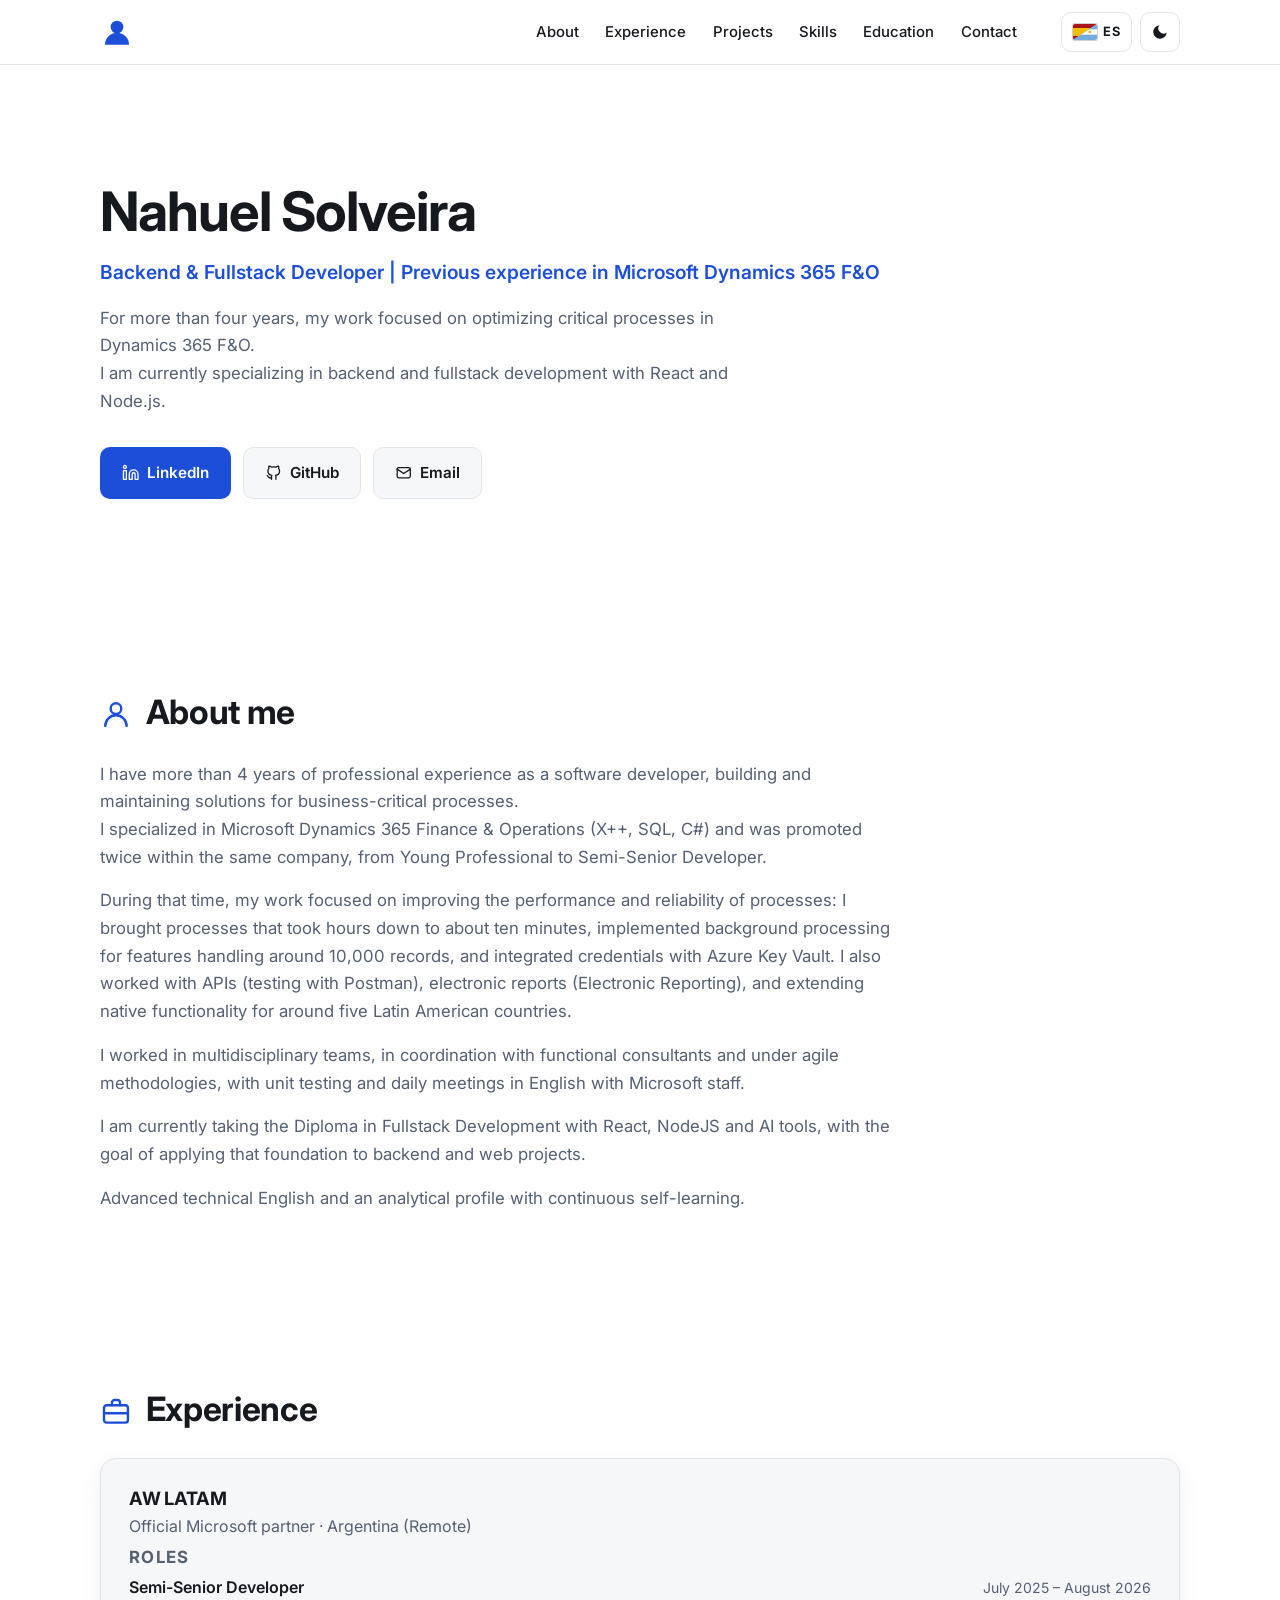
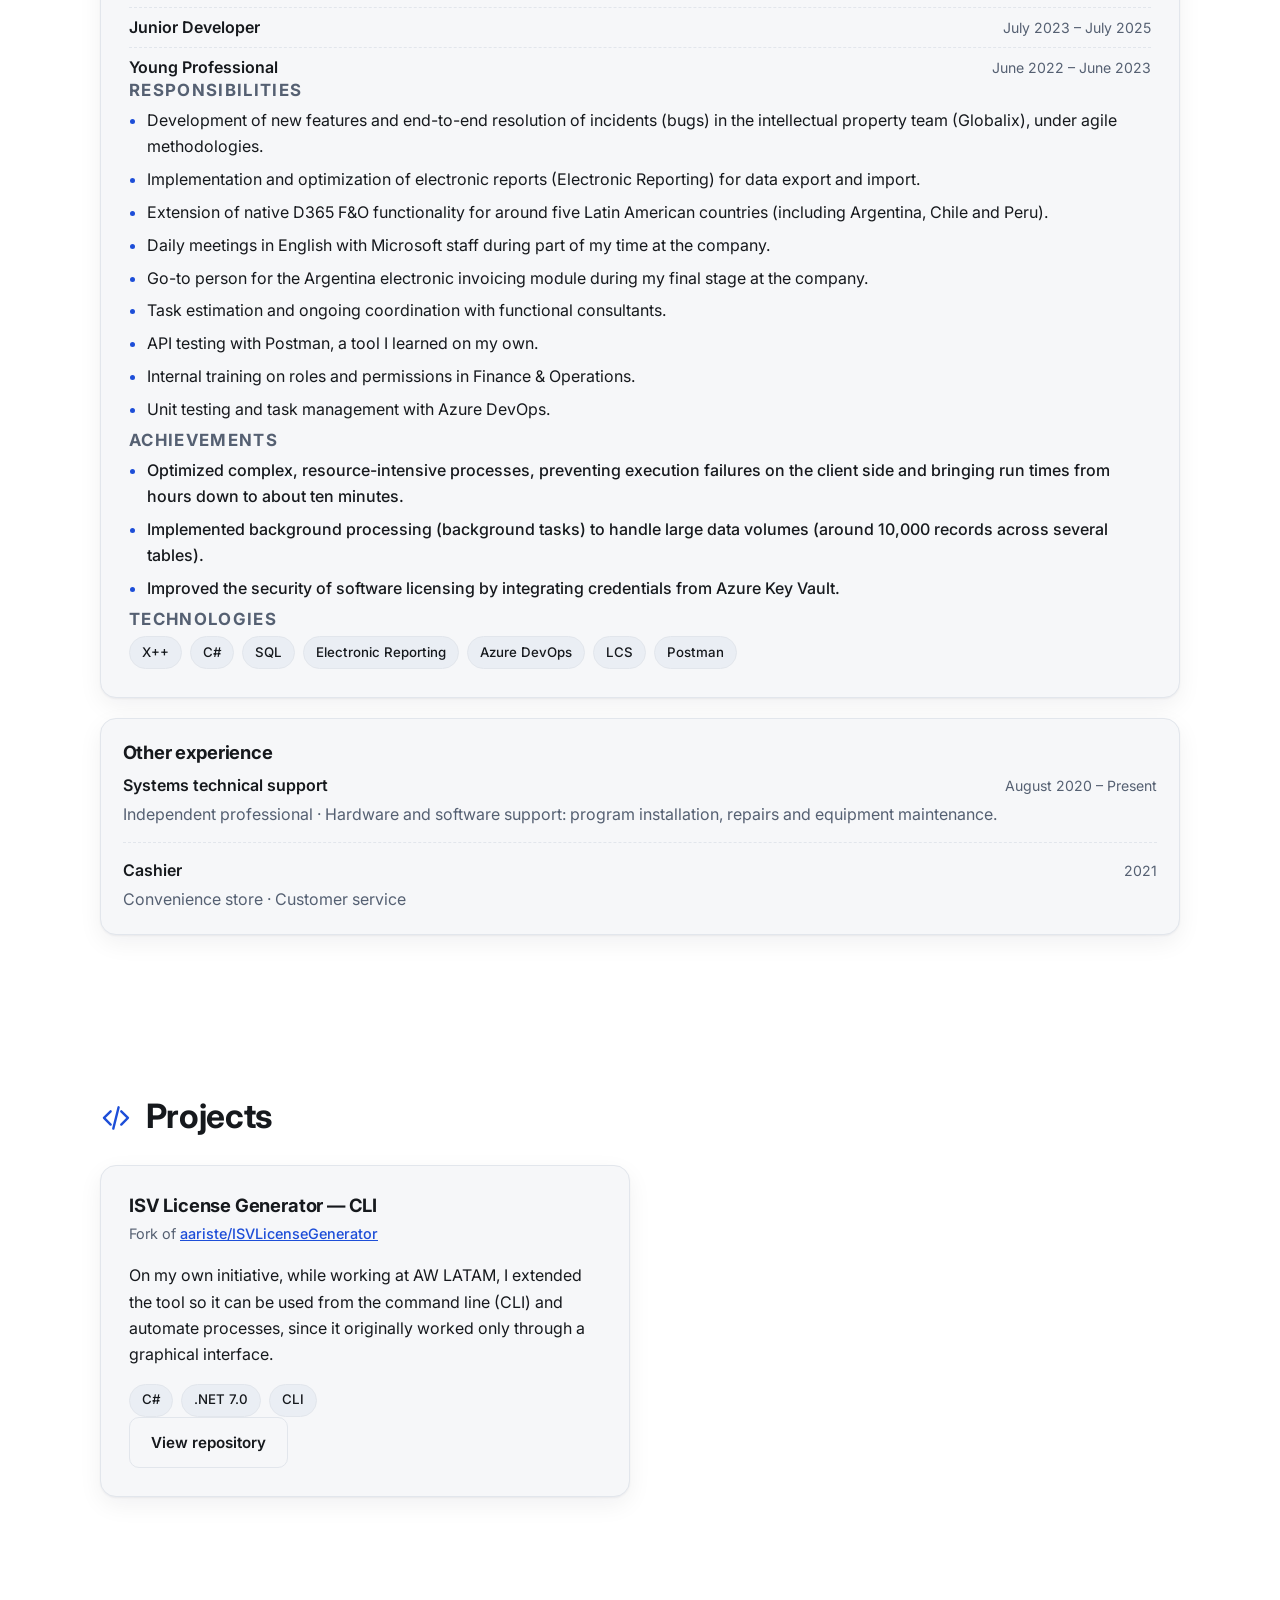
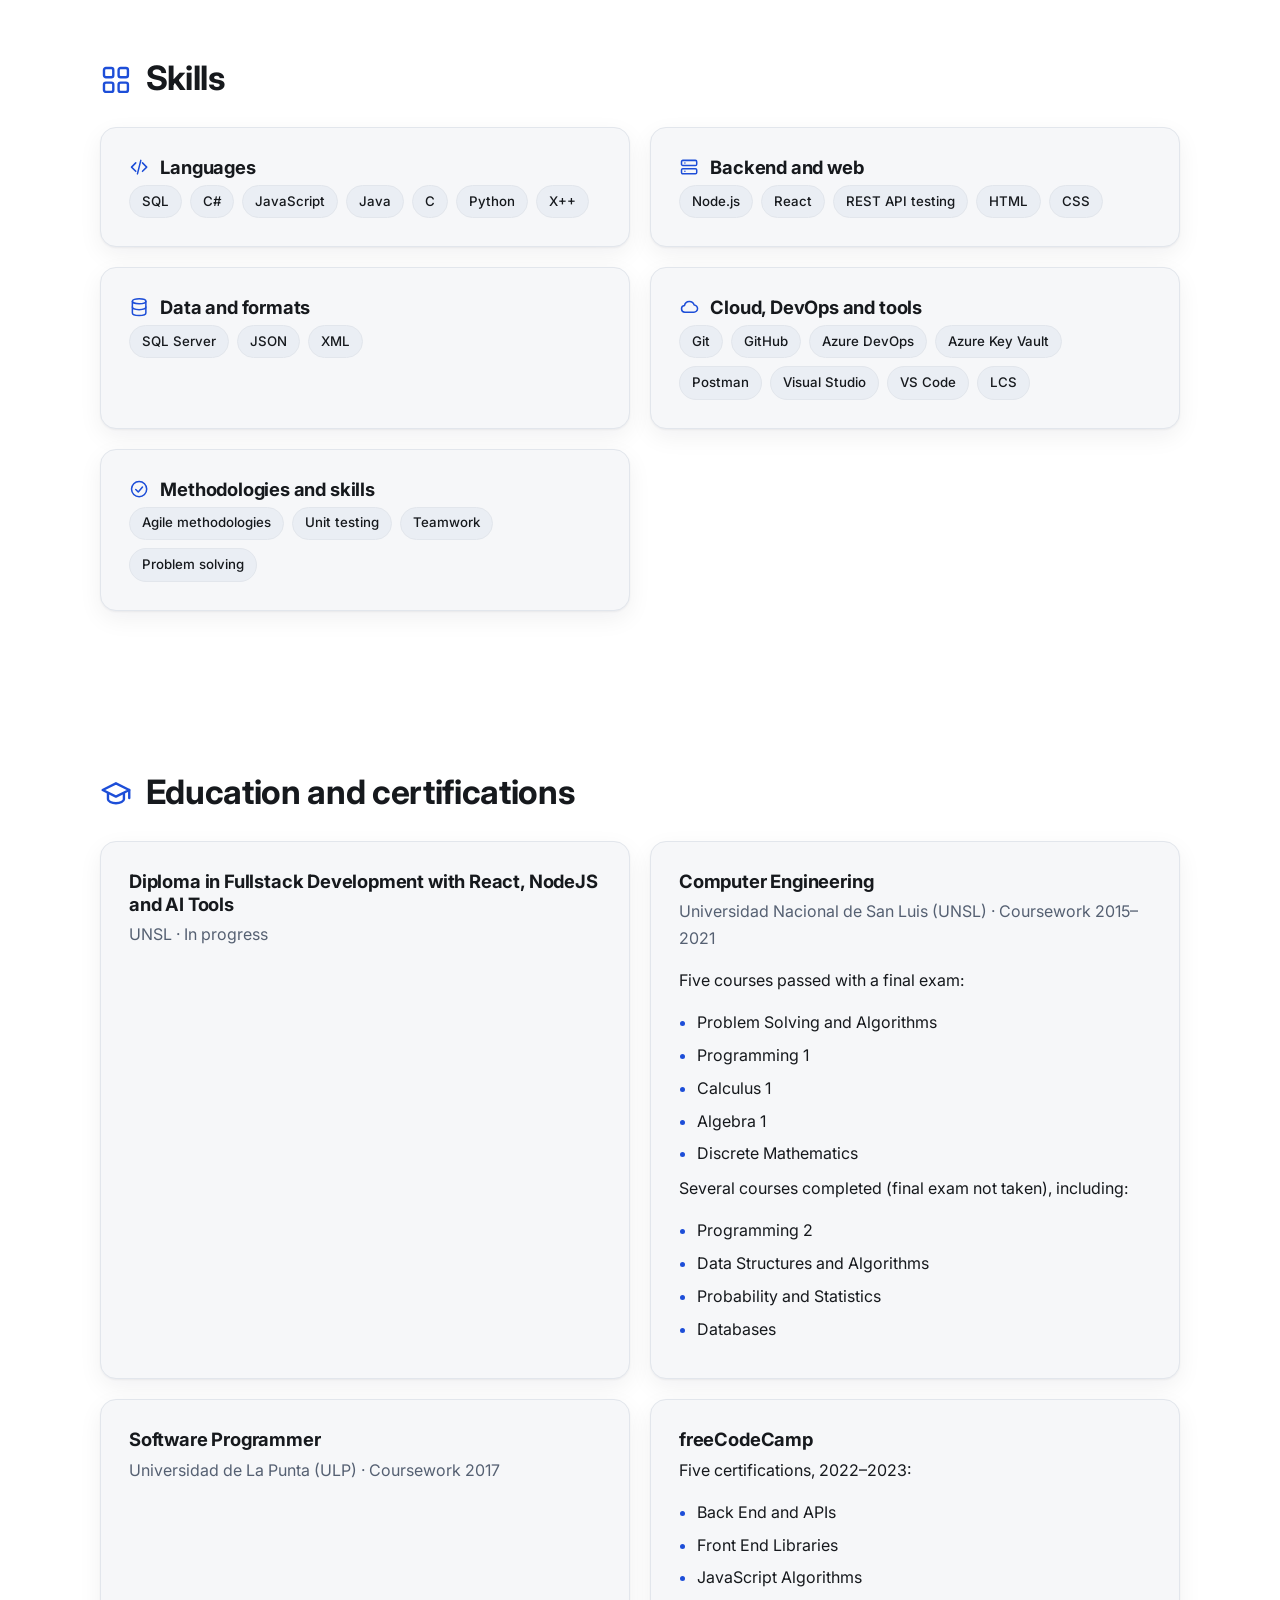
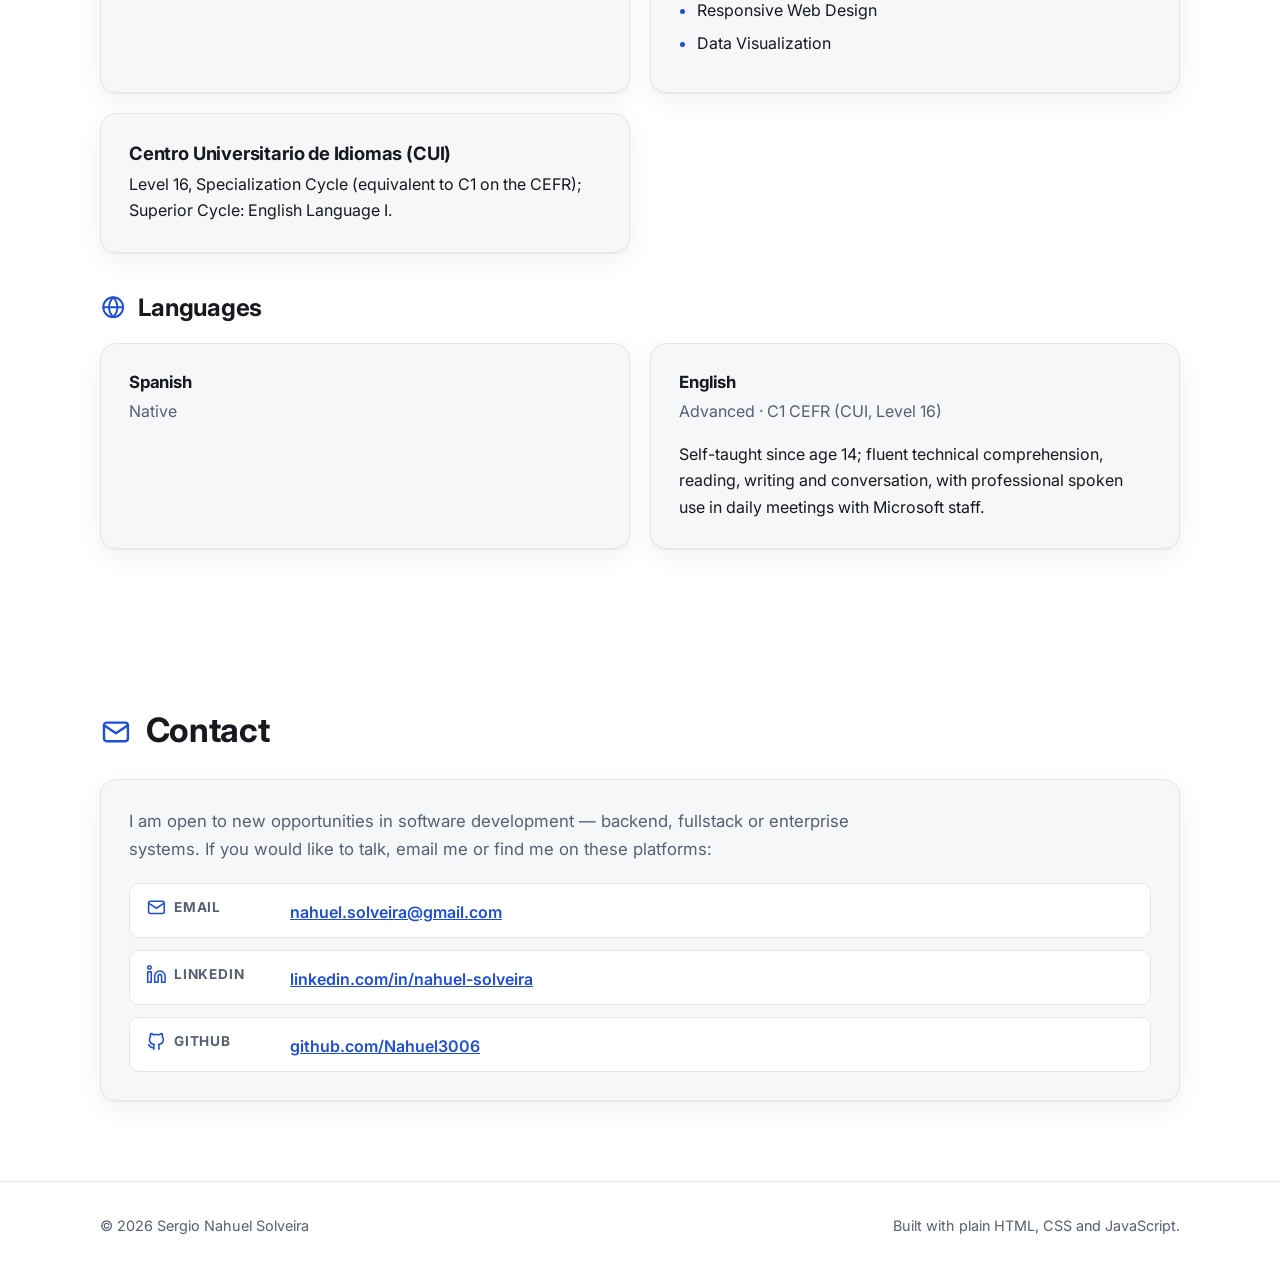
==== en/index.html @ ddd4da9e "tercera version para publicar" ====
<!DOCTYPE html>
<html lang="en">

<head>
  <meta charset="UTF-8">
  <meta name="viewport" content="width=device-width, initial-scale=1.0">

  <title>Sergio Nahuel Solveira | Backend/Fullstack Developer · Previous experience in Microsoft Dynamics 365 F&amp;O
  </title>
  <meta name="description"
    content="Portfolio of Sergio Nahuel Solveira, a Backend/Fullstack developer with more than 4 years of professional experience in Microsoft Dynamics 365 Finance &amp; Operations (X++, SQL, C#) and training in React and Node.js.">
  <meta name="author" content="Sergio Nahuel Solveira">
  <meta name="color-scheme" content="light dark">
  <meta name="theme-color" content="#ffffff">
  <link rel="canonical" href="https://nahuel3006.github.io/en/">
  <link rel="alternate" hreflang="es" href="https://nahuel3006.github.io/">
  <link rel="alternate" hreflang="en" href="https://nahuel3006.github.io/en/">
  <link rel="alternate" hreflang="x-default" href="https://nahuel3006.github.io/">

  <!-- Open Graph -->
  <meta property="og:type" content="website">
  <meta property="og:locale" content="en_US">
  <meta property="og:locale:alternate" content="es_AR">
  <meta property="og:site_name" content="Sergio Nahuel Solveira">
  <meta property="og:title"
    content="Sergio Nahuel Solveira | Backend/Fullstack Developer · Previous experience in Microsoft Dynamics 365 F&amp;O">
  <meta property="og:description"
    content="Backend/Fullstack developer with more than 4 years of professional experience in Microsoft Dynamics 365 Finance &amp; Operations and training in React and Node.js.">
  <meta property="og:url" content="https://nahuel3006.github.io/en/">
  <meta property="og:image" content="https://nahuel3006.github.io/og-image.png">
  <meta property="og:image:width" content="1200">
  <meta property="og:image:height" content="630">
  <meta property="og:image:alt"
    content="Sergio Nahuel Solveira — Backend &amp; Fullstack Developer with previous experience in Microsoft Dynamics 365 F&amp;O">

  <!-- Twitter/X -->
  <meta name="twitter:card" content="summary_large_image">
  <meta name="twitter:title"
    content="Sergio Nahuel Solveira | Backend/Fullstack Developer · Previous experience in Microsoft Dynamics 365 F&amp;O">
  <meta name="twitter:description"
    content="Backend/Fullstack developer with more than 4 years of professional experience in Microsoft Dynamics 365 Finance &amp; Operations and training in React and Node.js.">
  <meta name="twitter:image" content="https://nahuel3006.github.io/og-image.png">

  <!-- Favicon (inline SVG, no extra files) -->
  <link rel="icon" type="image/svg+xml"
    href="data:image/svg+xml,%3Csvg%20xmlns='http://www.w3.org/2000/svg'%20viewBox='0%200%2064%2064'%3E%3Crect%20width='64'%20height='64'%20rx='14'%20fill='%231d4ed8'/%3E%3Ccircle%20cx='32'%20cy='24'%20r='9'%20fill='%23ffffff'/%3E%3Cpath%20d='M14%2052c0-10%208-18%2018-18s18%208%2018%2018z'%20fill='%23ffffff'/%3E%3C/svg%3E">

  <!-- Typography: Inter with system fallback -->
  <link rel="preconnect" href="https://fonts.googleapis.com">
  <link rel="preconnect" href="https://fonts.gstatic.com" crossorigin>
  <link rel="stylesheet" href="https://fonts.googleapis.com/css2?family=Inter:wght@400;500;600;700&display=swap">

  <link rel="stylesheet" href="../styles.css">

  <!-- Applies the saved theme before first paint (avoids flicker) -->
  <script>
    (function () {
      try {
        var t = localStorage.getItem('theme');
        if (t === 'dark' || t === 'light') document.documentElement.dataset.theme = t;
      } catch (e) { /* storage not available */ }
    })();
  </script>
</head>

<body>
  <!-- Sprite de íconos (SVG propio, sin librerías externas) -->
  <svg class="icon-sprite" xmlns="http://www.w3.org/2000/svg" aria-hidden="true" focusable="false">
    <symbol id="i-user" viewBox="0 0 24 24">
      <circle cx="12" cy="8" r="4" />
      <path d="M4 21c0-4.4 3.6-8 8-8s8 3.6 8 8" />
    </symbol>
    <symbol id="i-briefcase" viewBox="0 0 24 24">
      <rect x="3" y="7" width="18" height="13" rx="2" />
      <path d="M9 7V5a2 2 0 0 1 2-2h2a2 2 0 0 1 2 2v2M3 13h18" />
    </symbol>
    <symbol id="i-code" viewBox="0 0 24 24">
      <path d="M8 7l-5 5 5 5M16 7l5 5-5 5M14 4l-4 16" />
    </symbol>
    <symbol id="i-grid" viewBox="0 0 24 24">
      <rect x="3" y="3" width="7" height="7" rx="1.5" />
      <rect x="14" y="3" width="7" height="7" rx="1.5" />
      <rect x="3" y="14" width="7" height="7" rx="1.5" />
      <rect x="14" y="14" width="7" height="7" rx="1.5" />
    </symbol>
    <symbol id="i-cap" viewBox="0 0 24 24">
      <path d="M2 9l10-5 10 5-10 5z" />
      <path d="M6 11.5V16c0 1.5 2.7 3 6 3s6-1.5 6-3v-4.5M22 9v6" />
    </symbol>
    <symbol id="i-globe" viewBox="0 0 24 24">
      <circle cx="12" cy="12" r="9" />
      <path d="M3 12h18" />
      <path d="M12 3c2.5 2.7 3.8 5.7 3.8 9s-1.3 6.3-3.8 9c-2.5-2.7-3.8-5.7-3.8-9S9.5 5.7 12 3z" />
    </symbol>
    <symbol id="i-mail" viewBox="0 0 24 24">
      <rect x="3" y="5" width="18" height="14" rx="2" />
      <path d="M3 7l9 6 9-6" />
    </symbol>
    <symbol id="i-server" viewBox="0 0 24 24">
      <rect x="3" y="4" width="18" height="6" rx="1.5" />
      <rect x="3" y="14" width="18" height="6" rx="1.5" />
      <path d="M7 7h.01M7 17h.01" />
    </symbol>
    <symbol id="i-database" viewBox="0 0 24 24">
      <ellipse cx="12" cy="5" rx="8" ry="3" />
      <path d="M4 5v14c0 1.7 3.6 3 8 3s8-1.3 8-3V5" />
      <path d="M4 12c0 1.7 3.6 3 8 3s8-1.3 8-3" />
    </symbol>
    <symbol id="i-cloud" viewBox="0 0 24 24">
      <path d="M7 18a4 4 0 0 1-.5-7.97A6 6 0 0 1 18 9.5 4.25 4.25 0 0 1 17.5 18z" />
    </symbol>
    <symbol id="i-check" viewBox="0 0 24 24">
      <circle cx="12" cy="12" r="9" />
      <path d="M8 12.5l3 3 5-6" />
    </symbol>
    <symbol id="i-linkedin" viewBox="0 0 24 24">
      <path d="M16 8a6 6 0 0 1 6 6v7h-4v-7a2 2 0 0 0-2-2 2 2 0 0 0-2 2v7h-4v-7a6 6 0 0 1 6-6z" />
      <rect x="2" y="9" width="4" height="12" />
      <circle cx="4" cy="4" r="2" />
    </symbol>
    <symbol id="i-github" viewBox="0 0 24 24">
      <path
        d="M9 19c-4.3 1.4-4.3-2.5-6-3m12 5v-3.5c0-1 .1-1.4-.5-2 2.8-.3 5.5-1.4 5.5-6a4.6 4.6 0 0 0-1.3-3.2 4.2 4.2 0 0 0-.1-3.2s-1.1-.3-3.5 1.3a12.3 12.3 0 0 0-6.2 0C6.5 2.8 5.4 3.1 5.4 3.1a4.2 4.2 0 0 0-.1 3.2A4.6 4.6 0 0 0 4 9.5c0 4.6 2.7 5.7 5.5 6-.6.6-.6 1.2-.5 2V21" />
    </symbol>
  </svg>

  <a class="skip-link" href="#contenido">Skip to content</a>

  <header class="site-header">
    <div class="container nav-wrap">
      <a class="brand" href="#inicio" aria-label="Home">
        <svg class="brand-icon" xmlns="http://www.w3.org/2000/svg" viewBox="0 0 24 24" width="34" height="34"
          fill="currentColor" aria-hidden="true" focusable="false">
          <circle cx="12" cy="8.5" r="4.5" />
          <path d="M3.5 21c0-4.7 3.8-8.5 8.5-8.5s8.5 3.8 8.5 8.5z" />
        </svg>
      </a>

      <div class="nav-panel" id="site-nav">
        <nav aria-label="Main navigation">
          <ul>
            <li><a href="#about">About</a></li>
            <li><a href="#experience">Experience</a></li>
            <li><a href="#projects">Projects</a></li>
            <li><a href="#skills">Skills</a></li>
            <li><a href="#education">Education</a></li>
            <li><a href="#contact">Contact</a></li>
          </ul>
        </nav>
      </div>

      <div class="nav-controls">
        <a class="icon-btn lang-switch" href="../" lang="es" hreflang="es" aria-label="Ver esta página en español"
          title="Español">
          <svg class="flag" viewBox="0 0 30 20" aria-hidden="true" focusable="false">
            <defs>
              <clipPath id="mitad-a">
                <polygon points="0,0 30,0 0,20" />
              </clipPath>
              <clipPath id="mitad-b">
                <polygon points="30,0 30,20 0,20" />
              </clipPath>
            </defs>

            <!-- Mitad superior izquierda: España -->
            <g clip-path="url(#mitad-a)">
              <rect width="30" height="20" fill="#AA151B" />
              <rect y="5" width="30" height="10" fill="#F1BF00" />
            </g>

            <!-- Mitad inferior derecha: Argentina -->
            <g clip-path="url(#mitad-b)">
              <rect width="30" height="20" fill="#74ACDF" />
              <rect y="6.67" width="30" height="6.66" fill="#fff" />
              <circle cx="21" cy="10" r="1.7" fill="#F6B40E" />
            </g>
          </svg>
          <span>ES</span>
        </a>
        <button class="icon-btn" id="theme-toggle" type="button" aria-pressed="false"
          aria-label="Switch between light and dark mode">
          <svg class="icon icon-moon" xmlns="http://www.w3.org/2000/svg" width="18" height="18" viewBox="0 0 24 24"
            fill="currentColor" aria-hidden="true">
            <path d="M21 12.8A9 9 0 1 1 11.2 3a7 7 0 0 0 9.8 9.8z" />
          </svg>
          <svg class="icon icon-sun" xmlns="http://www.w3.org/2000/svg" width="18" height="18" viewBox="0 0 24 24"
            fill="none" stroke="currentColor" stroke-width="2" stroke-linecap="round" aria-hidden="true">
            <circle cx="12" cy="12" r="4" fill="currentColor" stroke="none" />
            <path
              d="M12 2v2M12 20v2M4.9 4.9l1.4 1.4M17.7 17.7l1.4 1.4M2 12h2M20 12h2M4.9 19.1l1.4-1.4M17.7 6.3l1.4-1.4" />
          </svg>
        </button>
        <button class="icon-btn nav-toggle" id="nav-toggle" type="button" aria-expanded="false" aria-controls="site-nav"
          aria-label="Open navigation menu" data-label-open="Open navigation menu"
          data-label-close="Close navigation menu">
          <span class="hamburger" aria-hidden="true"></span>
        </button>
      </div>
    </div>
  </header>

  <main id="contenido">

    <!-- 1. Hero -->
    <section class="hero" id="inicio" aria-labelledby="hero-title">
      <div class="container">
        <h1 id="hero-title">Nahuel Solveira</h1>
        <p class="subtitle">Backend &amp; Fullstack Developer | Previous experience in Microsoft Dynamics 365 F&amp;O
        </p>
        <p class="intro">For more than four years, my work focused on optimizing critical processes in Dynamics 365
          F&amp;O.<br>I am currently specializing in backend and fullstack development with React and Node.js.</p>
        <div class="btn-row">
          <a class="btn btn-primary" href="https://www.linkedin.com/in/nahuel-solveira" target="_blank"
            rel="noopener"><svg class="icon-inline" aria-hidden="true" focusable="false">
              <use href="#i-linkedin" />
            </svg>LinkedIn<span class="sr-only"> (opens in a new tab)</span></a>
          <a class="btn btn-outline" href="https://github.com/Nahuel3006" target="_blank" rel="noopener"><svg
              class="icon-inline" aria-hidden="true" focusable="false">
              <use href="#i-github" />
            </svg>GitHub<span class="sr-only"> (opens in a new tab)</span></a>
          <a class="btn btn-outline" href="mailto:nahuel.solveira@gmail.com"><svg class="icon-inline" aria-hidden="true"
              focusable="false">
              <use href="#i-mail" />
            </svg>Email</a>
        </div>
      </div>
    </section>

    <!-- 2. About -->
    <section id="about" aria-labelledby="title-about">
      <div class="container">
        <h2 class="section-title" id="title-about"><svg class="icon-inline" aria-hidden="true" focusable="false">
            <use href="#i-user" />
          </svg> About me</h2>
        <p class="lead">
          I have more than 4 years of professional experience as a software developer, building and maintaining
          solutions for business-critical processes.
          <br>I specialized in Microsoft Dynamics 365 Finance &amp; Operations (X++, SQL, C#) and was promoted twice
          within the same company, from Young Professional to Semi-Senior Developer.
        </p>
        <p class="lead">
          During that time, my work focused on improving the performance and reliability of processes: I brought
          processes that took hours down to about ten minutes, implemented background processing for features handling
          around 10,000 records, and integrated credentials with Azure Key Vault. I also worked with APIs (testing with
          Postman), electronic reports (Electronic Reporting), and extending native functionality for around five Latin
          American countries.
        </p>
        <p class="lead">
          I worked in multidisciplinary teams, in coordination with functional consultants and under agile
          methodologies, with unit testing and daily meetings in English with Microsoft staff.
        </p>
        <p class="lead">
          I am currently taking the Diploma in Fullstack Development with React, NodeJS and AI tools, with the goal of
          applying that foundation to backend and web projects.
        </p>
        <p class="lead">
          Advanced technical English and an analytical profile with continuous self-learning.
        </p>
      </div>
    </section>

    <!-- 3. Experience -->
    <section id="experience" aria-labelledby="title-experience">
      <div class="container">
        <h2 class="section-title" id="title-experience"><svg class="icon-inline" aria-hidden="true" focusable="false">
            <use href="#i-briefcase" />
          </svg> Experience</h2>

        <article class="card">
          <header class="card-head">
            <div>
              <h3>AW LATAM</h3>
              <p class="muted">Official Microsoft partner · Argentina (Remote)</p>
            </div>
          </header>

          <h4 class="subhead">Roles</h4>
          <ul class="roles">
            <li><span class="role-name">Semi-Senior Developer</span><span class="role-date">July 2025 – August
                2026</span></li>
            <li><span class="role-name">Junior Developer</span><span class="role-date">July 2023 – July 2025</span></li>
            <li><span class="role-name">Young Professional</span><span class="role-date">June 2022 – June 2023</span>
            </li>
          </ul>

          <h4 class="subhead">Responsibilities</h4>
          <ul class="list">
            <li>Development of new features and end-to-end resolution of incidents (bugs) in the intellectual property
              team (Globalix), under agile methodologies.</li>
            <li>Implementation and optimization of electronic reports (Electronic Reporting) for data export and import.
            </li>
            <li>Extension of native D365 F&amp;O functionality for around five Latin American countries (including
              Argentina, Chile and Peru).</li>
            <li>Daily meetings in English with Microsoft staff during part of my time at the company.</li>
            <li>Go-to person for the Argentina electronic invoicing module during my final stage at the company.</li>
            <li>Task estimation and ongoing coordination with functional consultants.</li>
            <li>API testing with Postman, a tool I learned on my own.</li>
            <li>Internal training on roles and permissions in Finance &amp; Operations.</li>
            <li>Unit testing and task management with Azure DevOps.</li>
          </ul>

          <h4 class="subhead">Achievements</h4>
          <ul class="list highlights">
            <li>Optimized complex, resource-intensive processes, preventing execution failures on the client side and
              bringing run times from hours down to about ten minutes.</li>
            <li>Implemented background processing (background tasks) to handle large data volumes (around 10,000 records
              across several tables).</li>
            <li>Improved the security of software licensing by integrating credentials from Azure Key Vault.</li>
          </ul>

          <h4 class="subhead">Technologies</h4>
          <ul class="chips">
            <li class="chip">X++</li>
            <li class="chip">C#</li>
            <li class="chip">SQL</li>
            <li class="chip">Electronic Reporting</li>
            <li class="chip">Azure DevOps</li>
            <li class="chip">LCS</li>
            <li class="chip">Postman</li>
          </ul>
        </article>

        <article class="card card-compact">
          <h3>Other experience</h3>
          <ul class="mini-list">
            <li>
              <p class="mini-line"><span class="role-name">Systems technical support</span> <span
                  class="role-date">August 2020 – Present</span></p>
              <p class="muted">Independent professional · Hardware and software support: program installation, repairs
                and equipment maintenance.</p>
            </li>
            <li>
              <p class="mini-line"><span class="role-name">Cashier</span> <span class="role-date">2021</span></p>
              <p class="muted">Convenience store · Customer service</p>
            </li>
          </ul>
        </article>
      </div>
    </section>

    <!-- 4. Projects -->
    <section id="projects" aria-labelledby="title-projects">
      <div class="container">
        <h2 class="section-title" id="title-projects"><svg class="icon-inline" aria-hidden="true" focusable="false">
            <use href="#i-code" />
          </svg> Projects</h2>

        <div class="grid grid-2">
          <article class="card">
            <h3>ISV License Generator — CLI</h3>
            <p class="muted card-subtitle">Fork of <a href="https://github.com/aariste/ISVLicenseGenerator"
                target="_blank" rel="noopener">aariste/ISVLicenseGenerator<span class="sr-only"> (opens in a new
                  tab)</span></a></p>
            <p>On my own initiative, while working at AW LATAM, I extended the tool so it can be used from the command
              line (CLI) and automate processes, since it originally worked only through a graphical interface.</p>
            <ul class="chips">
              <li class="chip">C#</li>
              <li class="chip">.NET 7.0</li>
              <li class="chip">CLI</li>
            </ul>
            <div class="btn-row">
              <a class="btn btn-outline" href="https://github.com/Nahuel3006/ISVLicenseGenerator_CLI" target="_blank"
                rel="noopener">View repository<span class="sr-only"> (opens in a new tab)</span></a>
            </div>
          </article>

          <!-- TO COMPLETE (card hidden until there is a real Diploma project):
               to enable it, replace this comment with a card like the one above
               with title, description, technologies and "View repository" and "View demo" buttons.
               Example structure:
               <article class="card">
                 <h3>Project title</h3>
                 <p>Description</p>
                 <ul class="chips"> ... </ul>
                 <div class="btn-row"> buttons with real links </div>
               </article>
          -->
        </div>
      </div>
    </section>

    <!-- 5. Skills -->
    <section id="skills" aria-labelledby="title-skills">
      <div class="container">
        <h2 class="section-title" id="title-skills"><svg class="icon-inline" aria-hidden="true" focusable="false">
            <use href="#i-grid" />
          </svg> Skills</h2>

        <div class="grid grid-2">
          <article class="card">
            <h3><svg class="icon-inline" aria-hidden="true" focusable="false">
                <use href="#i-code" />
              </svg> Languages</h3>
            <ul class="chips">
              <li class="chip">SQL</li>
              <li class="chip">C#</li>
              <li class="chip">JavaScript</li>
              <li class="chip">Java</li>
              <li class="chip">C</li>
              <li class="chip">Python</li>
              <li class="chip">X++</li>
            </ul>
          </article>

          <article class="card">
            <h3><svg class="icon-inline" aria-hidden="true" focusable="false">
                <use href="#i-server" />
              </svg> Backend and web</h3>
            <ul class="chips">
              <li class="chip">Node.js</li>
              <li class="chip">React</li>
              <li class="chip">REST API testing</li>
              <li class="chip">HTML</li>
              <li class="chip">CSS</li>
            </ul>
          </article>

          <article class="card">
            <h3><svg class="icon-inline" aria-hidden="true" focusable="false">
                <use href="#i-database" />
              </svg> Data and formats</h3>
            <ul class="chips">
              <li class="chip">SQL Server</li>
              <li class="chip">JSON</li>
              <li class="chip">XML</li>
            </ul>
          </article>

          <article class="card">
            <h3><svg class="icon-inline" aria-hidden="true" focusable="false">
                <use href="#i-cloud" />
              </svg> Cloud, DevOps and tools</h3>
            <ul class="chips">
              <li class="chip">Git</li>
              <li class="chip">GitHub</li>
              <li class="chip">Azure DevOps</li>
              <li class="chip">Azure Key Vault</li>
              <li class="chip">Postman</li>
              <li class="chip">Visual Studio</li>
              <li class="chip">VS Code</li>
              <li class="chip">LCS</li>
            </ul>
          </article>

          <article class="card">
            <h3><svg class="icon-inline" aria-hidden="true" focusable="false">
                <use href="#i-check" />
              </svg> Methodologies and skills</h3>
            <ul class="chips">
              <li class="chip">Agile methodologies</li>
              <li class="chip">Unit testing</li>
              <li class="chip">Teamwork</li>
              <li class="chip">Problem solving</li>
            </ul>
          </article>
        </div>
      </div>
    </section>

    <!-- 6. Education, certifications and languages -->
    <section id="education" aria-labelledby="title-education">
      <div class="container">
        <h2 class="section-title" id="title-education"><svg class="icon-inline" aria-hidden="true" focusable="false">
            <use href="#i-cap" />
          </svg> Education and certifications</h2>

        <div class="grid grid-2">
          <article class="card">
            <h3>Diploma in Fullstack Development with React, NodeJS and AI Tools</h3>
            <p class="muted">UNSL · In progress</p>
          </article>

          <article class="card">
            <h3>Computer Engineering</h3>
            <p class="muted">Universidad Nacional de San Luis (UNSL) · Coursework 2015–2021</p>
            <p>Five courses passed with a final exam:</p>
            <ul class="list">
              <li>Problem Solving and Algorithms</li>
              <li>Programming 1</li>
              <li>Calculus 1</li>
              <li>Algebra 1</li>
              <li>Discrete Mathematics</li>
            </ul>
            <p>Several courses completed (final exam not taken), including:</p>
            <ul class="list">
              <li>Programming 2</li>
              <li>Data Structures and Algorithms</li>
              <li>Probability and Statistics</li>
              <li>Databases</li>
            </ul>
          </article>

          <article class="card">
            <h3>Software Programmer</h3>
            <p class="muted">Universidad de La Punta (ULP) · Coursework 2017</p>
          </article>

          <article class="card">
            <h3>freeCodeCamp</h3>
            <p>Five certifications, 2022–2023:</p>
            <ul class="list">
              <li>Back End and APIs</li>
              <li>Front End Libraries</li>
              <li>JavaScript Algorithms</li>
              <li>Responsive Web Design</li>
              <li>Data Visualization</li>
            </ul>
          </article>

          <article class="card">
            <h3>Centro Universitario de Idiomas (CUI)</h3>
            <p>Level 16, Specialization Cycle (equivalent to C1 on the CEFR); Superior Cycle: English Language I.</p>
          </article>
        </div>

        <h3 class="section-subtitle" id="subtitle-languages"><svg class="icon-inline" aria-hidden="true"
            focusable="false">
            <use href="#i-globe" />
          </svg> Languages</h3>
        <div class="grid grid-2">
          <article class="card">
            <h4>Spanish</h4>
            <p class="muted">Native</p>
          </article>

          <article class="card">
            <h4>English</h4>
            <p class="muted">Advanced · C1 CEFR (CUI, Level 16)</p>
            <p>Self-taught since age 14; fluent technical comprehension, reading, writing and conversation, with
              professional spoken use in daily meetings with Microsoft staff.</p>
          </article>
        </div>
      </div>
    </section>

    <!-- 7. Contact -->
    <section id="contact" aria-labelledby="title-contact">
      <div class="container">
        <h2 class="section-title" id="title-contact"><svg class="icon-inline" aria-hidden="true" focusable="false">
            <use href="#i-mail" />
          </svg> Contact</h2>

        <article class="card contact-card">
          <p class="lead">I am open to new opportunities in software development — backend, fullstack or enterprise
            systems. If you would like to talk, email me or find me on these platforms:</p>
          <ul class="contact-list">
            <li>
              <span class="contact-label"><svg class="icon-inline" aria-hidden="true" focusable="false">
                  <use href="#i-mail" />
                </svg> Email</span>
              <a href="mailto:nahuel.solveira@gmail.com">nahuel.solveira@gmail.com</a>
            </li>
            <li>
              <span class="contact-label"><svg class="icon-inline" aria-hidden="true" focusable="false">
                  <use href="#i-linkedin" />
                </svg> LinkedIn</span>
              <a href="https://www.linkedin.com/in/nahuel-solveira" target="_blank"
                rel="noopener">linkedin.com/in/nahuel-solveira<span class="sr-only"> (opens in a new tab)</span></a>
            </li>
            <li>
              <span class="contact-label"><svg class="icon-inline" aria-hidden="true" focusable="false">
                  <use href="#i-github" />
                </svg> GitHub</span>
              <a href="https://github.com/Nahuel3006" target="_blank" rel="noopener">github.com/Nahuel3006<span
                  class="sr-only"> (opens in a new tab)</span></a>
            </li>
          </ul>
        </article>
      </div>
    </section>
  </main>

  <footer class="site-footer">
    <div class="container footer-wrap">
      <p>© <span id="anio">2026</span> Sergio Nahuel Solveira</p>
      <p class="muted">Built with plain HTML, CSS and JavaScript.</p>
    </div>
  </footer>

  <script src="../script.js"></script>
</body>

</html>
---- styles.css ----
/* =========================================================
   Portfolio – Sergio Nahuel Solveira
   Mobile-first, modo claro/oscuro, sin dependencias externas
   de CSS (la única excepción es la hoja de estilos de Inter).
   ========================================================= */

/* ---------- Variables: tema claro ---------- */
:root {
  color-scheme: light;
  --bg: #ffffff;
  --surface: #f6f7f9;
  --surface-2: #eaeef4;
  --text: #16191d;
  --text-muted: #556072;
  --border: #e2e6ec;
  --accent: #1d4ed8;
  --accent-hover: #1e40af;
  --accent-contrast: #ffffff;
  --shadow: 0 1px 2px rgba(16, 24, 40, 0.05), 0 8px 24px rgba(16, 24, 40, 0.06);
}

/* ---------- Variables: tema oscuro (automático) ---------- */
@media (prefers-color-scheme: dark) {
  :root:not([data-theme="light"]) {
    color-scheme: dark;
    --bg: #0f1216;
    --surface: #171b21;
    --surface-2: #1f252e;
    --text: #e9ecf1;
    --text-muted: #a4adbb;
    --border: #272d36;
    --accent: #7aa2ff;
    --accent-hover: #9bb8ff;
    --accent-contrast: #0f1216;
    --shadow: 0 1px 2px rgba(0, 0, 0, 0.4), 0 8px 24px rgba(0, 0, 0, 0.35);
  }
}

/* ---------- Variables: tema oscuro (override manual) ---------- */
:root[data-theme="dark"] {
  color-scheme: dark;
  --bg: #0f1216;
  --surface: #171b21;
  --surface-2: #1f252e;
  --text: #e9ecf1;
  --text-muted: #a4adbb;
  --border: #272d36;
  --accent: #7aa2ff;
  --accent-hover: #9bb8ff;
  --accent-contrast: #0f1216;
  --shadow: 0 1px 2px rgba(0, 0, 0, 0.4), 0 8px 24px rgba(0, 0, 0, 0.35);
}

/* ---------- Base ---------- */
*,
*::before,
*::after {
  box-sizing: border-box;
}

html {
  scroll-behavior: smooth;
}

body {
  margin: 0;
  font-family: "Inter", system-ui, -apple-system, "Segoe UI", Roboto, Helvetica, Arial, sans-serif;
  font-size: 1rem;
  line-height: 1.65;
  background-color: var(--bg);
  color: var(--text);
  -webkit-font-smoothing: antialiased;
}

h1, h2, h3, h4 {
  line-height: 1.25;
  letter-spacing: -0.01em;
}

p {
  margin: 0 0 1rem;
}

a {
  color: var(--accent);
}

:focus-visible {
  outline: 3px solid var(--accent);
  outline-offset: 3px;
  border-radius: 4px;
}

/* Texto solo para lectores de pantalla */
.sr-only {
  position: absolute;
  width: 1px;
  height: 1px;
  padding: 0;
  margin: -1px;
  overflow: hidden;
  clip: rect(0 0 0 0);
  white-space: nowrap;
  border: 0;
}

.container {
  width: min(100% - 2.5rem, 1080px);
  margin-inline: auto;
}

.skip-link {
  position: absolute;
  left: -9999px;
  top: 0;
  z-index: 100;
  padding: 0.75rem 1.25rem;
  background: var(--accent);
  color: var(--accent-contrast);
  font-weight: 600;
  text-decoration: none;
  border-radius: 0 0 8px 0;
}

.skip-link:focus {
  left: 0;
}

.muted {
  color: var(--text-muted);
}

.lead {
  color: var(--text-muted);
  max-width: 72ch;
  font-size: 1.05rem;
}

/* ---------- Header y navegación ---------- */
.site-header {
  position: sticky;
  top: 0;
  z-index: 50;
  background-color: var(--bg);
  border-bottom: 1px solid var(--border);
}

.nav-wrap {
  position: relative;
  display: flex;
  align-items: center;
  gap: 1rem;
  min-height: 64px;
}

.brand {
  display: inline-flex;
  align-items: center;
  color: var(--text);
  text-decoration: none;
}

.brand-icon {
  display: block;
  width: 34px;
  height: 34px;
  color: var(--accent);
}

.nav-controls {
  margin-left: auto;
  display: flex;
  align-items: center;
  gap: 0.5rem;
}

.icon-btn {
  display: grid;
  place-items: center;
  width: 40px;
  height: 40px;
  padding: 0;
  background: transparent;
  border: 1px solid var(--border);
  border-radius: 10px;
  color: var(--text);
  cursor: pointer;
}

.icon-btn:hover {
  border-color: var(--accent);
  color: var(--accent);
}

/* Panel de navegación (menú móvil) */
.nav-panel {
  position: absolute;
  top: 100%;
  left: -1.25rem;
  right: -1.25rem;
  display: none;
  background-color: var(--bg);
  border-bottom: 1px solid var(--border);
  box-shadow: var(--shadow);
}

.nav-wrap.is-open .nav-panel {
  display: block;
}

.nav-panel ul {
  list-style: none;
  margin: 0;
  padding: 0.5rem 1.25rem 1rem;
  display: grid;
  gap: 0.15rem;
}

.nav-panel a {
  display: block;
  padding: 0.7rem 0.75rem;
  border-radius: 8px;
  color: var(--text);
  text-decoration: none;
  font-weight: 500;
}

.nav-panel a:hover {
  background-color: var(--surface);
  color: var(--accent);
}

.nav-panel a[aria-current="true"] {
  color: var(--accent);
  font-weight: 600;
}

/* Icono hamburguesa */
.hamburger {
  position: relative;
  display: block;
  width: 18px;
  height: 2px;
  background-color: currentColor;
  border-radius: 2px;
  transition: background-color 0.2s ease;
}

.hamburger::before,
.hamburger::after {
  content: "";
  position: absolute;
  left: 0;
  width: 18px;
  height: 2px;
  background-color: currentColor;
  border-radius: 2px;
  transition: transform 0.2s ease;
}

.hamburger::before { top: -6px; }
.hamburger::after { top: 6px; }

.nav-wrap.is-open .hamburger {
  background-color: transparent;
}

.nav-wrap.is-open .hamburger::before {
  transform: translateY(6px) rotate(45deg);
}

.nav-wrap.is-open .hamburger::after {
  transform: translateY(-6px) rotate(-45deg);
}

/* Iconos de tema: luna para pasar a oscuro, sol para pasar a claro */
.icon-sun { display: none; }
:root[data-theme="dark"] .icon-moon { display: none; }
:root[data-theme="dark"] .icon-sun { display: block; }

/* Sin elección manual: seguir el icono al esquema del sistema */
@media (prefers-color-scheme: dark) {
  :root:not([data-theme="light"]) .icon-moon { display: none; }
  :root:not([data-theme="light"]) .icon-sun { display: block; }
}

/* Escritorio */
@media (min-width: 960px) {
  .nav-toggle { display: none; }

  .nav-panel {
    position: static;
    display: block;
    margin-left: auto;
    background: transparent;
    border: 0;
    box-shadow: none;
  }

  .nav-panel ul {
    display: flex;
    gap: 0.15rem;
    padding: 0;
  }

  .nav-panel a {
    padding: 0.5rem 0.75rem;
    font-size: 0.93rem;
  }

  .nav-controls {
    margin-left: 1rem;
  }
}

/* ---------- Iconos (sprite SVG inline) ---------- */
.icon-sprite {
  position: absolute;
  width: 0;
  height: 0;
  overflow: hidden;
}

.icon-inline {
  display: inline-block;
  width: 1.1em;
  height: 1.1em;
  flex-shrink: 0;
  vertical-align: -0.18em;
  fill: none;
  stroke: currentColor;
  stroke-width: 1.8;
  stroke-linecap: round;
  stroke-linejoin: round;
}

/* Iconos de títulos: color de acento y separación del texto */
.section-title .icon-inline,
.section-subtitle .icon-inline,
.card h3 .icon-inline {
  margin-right: 0.45rem;
  color: var(--accent);
}

.section-title .icon-inline {
  width: 0.95em;
  height: 0.95em;
}

/* Botones y etiquetas de contacto: icono a la izquierda del texto */
.btn .icon-inline {
  width: 1.15em;
  height: 1.15em;
  vertical-align: 0;
}

/* ---------- Secciones ---------- */
section {
  padding-block: clamp(3rem, 8vw, 5rem);
  scroll-margin-top: 4.5rem;
}

.section-title {
  margin: 0 0 1.75rem;
  font-size: clamp(1.6rem, 4vw, 2.1rem);
}

/* Subtítulo de sección combinada (ej. Idiomas dentro de Educación) */
.section-subtitle {
  margin: 2.5rem 0 1.25rem;
  font-size: clamp(1.25rem, 3vw, 1.5rem);
}

/* ---------- Hero ---------- */
.hero {
  padding-block: clamp(4rem, 12vw, 7rem);
}

.hero h1 {
  margin: 0 0 0.75rem;
  font-size: clamp(2.1rem, 6vw, 3.4rem);
  letter-spacing: -0.02em;
}

.hero .subtitle {
  margin: 0 0 1rem;
  font-size: clamp(1rem, 2.5vw, 1.2rem);
  font-weight: 600;
  color: var(--accent);
}

.hero .intro {
  max-width: 60ch;
  margin-bottom: 2rem;
  font-size: 1.05rem;
  color: var(--text-muted);
}

/* ---------- Botones ---------- */
.btn-row {
  display: flex;
  flex-wrap: wrap;
  gap: 0.75rem;
}

.btn {
  display: inline-flex;
  align-items: center;
  gap: 0.5rem;
  padding: 0.75rem 1.3rem;
  border: 1px solid transparent;
  border-radius: 10px;
  font-size: 0.95rem;
  font-weight: 600;
  text-decoration: none;
  transition: background-color 0.15s ease, border-color 0.15s ease, color 0.15s ease;
}

.btn-primary {
  background-color: var(--accent);
  color: var(--accent-contrast);
}

.btn-primary:hover {
  background-color: var(--accent-hover);
}

.btn-outline {
  background-color: var(--surface);
  border-color: var(--border);
  color: var(--text);
}

.btn-outline:hover {
  border-color: var(--accent);
  color: var(--accent);
}

/* ---------- Tarjetas y grids ---------- */
.card {
  background-color: var(--surface);
  border: 1px solid var(--border);
  border-radius: 16px;
  padding: clamp(1.25rem, 3vw, 1.75rem);
  box-shadow: var(--shadow);
}

.card + .card {
  margin-top: 1.25rem;
}

.card h3 {
  margin: 0 0 0.35rem;
  font-size: 1.15rem;
}

.card h4 {
  margin: 0 0 0.35rem;
  font-size: 1.05rem;
}

.card-subtitle {
  font-size: 0.9rem;
}

.card-subtitle a {
  font-weight: 500;
}

.card p:last-child {
  margin-bottom: 0;
}

.card-pending {
  border-style: dashed;
}

.card-head {
  display: flex;
  justify-content: space-between;
  align-items: flex-start;
  gap: 1rem;
  flex-wrap: wrap;
  margin-bottom: 0.5rem;
}

.card-head h3 {
  margin: 0;
}

.card-head p {
  margin: 0.15rem 0 0;
}

.grid {
  display: grid;
  gap: 1.25rem;
}

.grid .card + .card {
  margin-top: 0;
}

@media (min-width: 720px) {
  .grid-2 {
    grid-template-columns: repeat(2, 1fr);
  }
}

/* ---------- Experiencia ---------- */
.subhead {
  margin: 1.5rem 0 0.6rem;
  font-size: 0.8rem;
  font-weight: 700;
  text-transform: uppercase;
  letter-spacing: 0.08em;
  color: var(--text-muted);
}

.roles {
  list-style: none;
  margin: 0;
  padding: 0;
  display: grid;
  gap: 0.4rem;
}

.roles li {
  display: flex;
  justify-content: space-between;
  align-items: baseline;
  gap: 1rem;
  flex-wrap: wrap;
  padding-bottom: 0.4rem;
  border-bottom: 1px dashed var(--border);
}

.roles li:last-child {
  border-bottom: 0;
  padding-bottom: 0;
}

.role-name {
  font-weight: 600;
}

.role-date {
  font-size: 0.88rem;
  color: var(--text-muted);
  white-space: nowrap;
}

.list {
  margin: 0 0 0.5rem;
  padding-left: 1.15rem;
}

.list li {
  margin-bottom: 0.4rem;
}

.list li::marker {
  color: var(--accent);
}

.highlights li {
  font-weight: 500;
}

/* Bloque compacto de otras experiencias */
.card-compact {
  padding: clamp(1rem, 2.5vw, 1.35rem);
}

.mini-list {
  list-style: none;
  margin: 0.5rem 0 0;
  padding: 0;
  display: grid;
  gap: 0.9rem;
}

.mini-list li {
  padding-bottom: 0.9rem;
  border-bottom: 1px dashed var(--border);
}

.mini-list li:last-child {
  padding-bottom: 0;
  border-bottom: 0;
}

.mini-line {
  display: flex;
  justify-content: space-between;
  align-items: baseline;
  gap: 0.75rem;
  flex-wrap: wrap;
  margin: 0 0 0.15rem;
}

.mini-list p:last-child {
  margin-bottom: 0;
}

/* ---------- Chips (tecnologías / habilidades) ---------- */
.chips {
  list-style: none;
  display: flex;
  flex-wrap: wrap;
  gap: 0.5rem;
  margin: 0;
  padding: 0;
}

.chip {
  padding: 0.3rem 0.75rem;
  background-color: var(--surface-2);
  border: 1px solid var(--border);
  border-radius: 999px;
  font-size: 0.83rem;
  font-weight: 500;
}

/* ---------- Contacto ---------- */
.contact-card .lead {
  margin-bottom: 1.25rem;
}

.contact-list {
  list-style: none;
  margin: 0;
  padding: 0;
  display: grid;
  gap: 0.75rem;
}

.contact-list li {
  display: flex;
  flex-wrap: wrap;
  align-items: baseline;
  gap: 0.35rem 1rem;
  padding: 0.75rem 1rem;
  background-color: var(--bg);
  border: 1px solid var(--border);
  border-radius: 10px;
}

.contact-label {
  display: inline-flex;
  align-items: center;
  gap: 0.45rem;
  min-width: 8rem;
  font-size: 0.85rem;
  font-weight: 700;
  text-transform: uppercase;
  letter-spacing: 0.06em;
  color: var(--text-muted);
}

.contact-list a {
  font-weight: 600;
  overflow-wrap: anywhere;
}

/* ---------- Footer ---------- */
.site-footer {
  border-top: 1px solid var(--border);
  padding-block: 2rem;
}

.footer-wrap {
  display: flex;
  justify-content: space-between;
  flex-wrap: wrap;
  gap: 0.5rem 1.5rem;
}

.footer-wrap p {
  margin: 0;
  font-size: 0.9rem;
  color: var(--text-muted);
}

/* ---------- Movimiento reducido ---------- */
@media (prefers-reduced-motion: reduce) {
  html {
    scroll-behavior: auto;
  }

  *,
  *::before,
  *::after {
    transition-duration: 0.01ms !important;
    animation-duration: 0.01ms !important;
  }
}

/* Iconos de la lista de contacto: algo más grandes que la etiqueta */
.contact-label .icon-inline {
  width: 1.3rem;
  height: 1.3rem;
  color: var(--accent);
}

/* Selector de idioma (bandera + texto) */
.lang-switch {
  display: inline-flex;
  align-items: center;
  gap: 0.4rem;
  width: auto;              /* anula el ancho fijo de 40px de .icon-btn */
  padding: 0 0.7rem;
  font-size: 0.8rem;
  font-weight: 700;
  letter-spacing: 0.02em;
  text-decoration: none;
}

.flag {
  display: block;
  width: 1.5rem;
  height: auto;
  border-radius: 2px;
  box-shadow: 0 0 0 1px rgba(0, 0, 0, 0.18); /* borde para que la parte blanca se vea en modo claro */
}
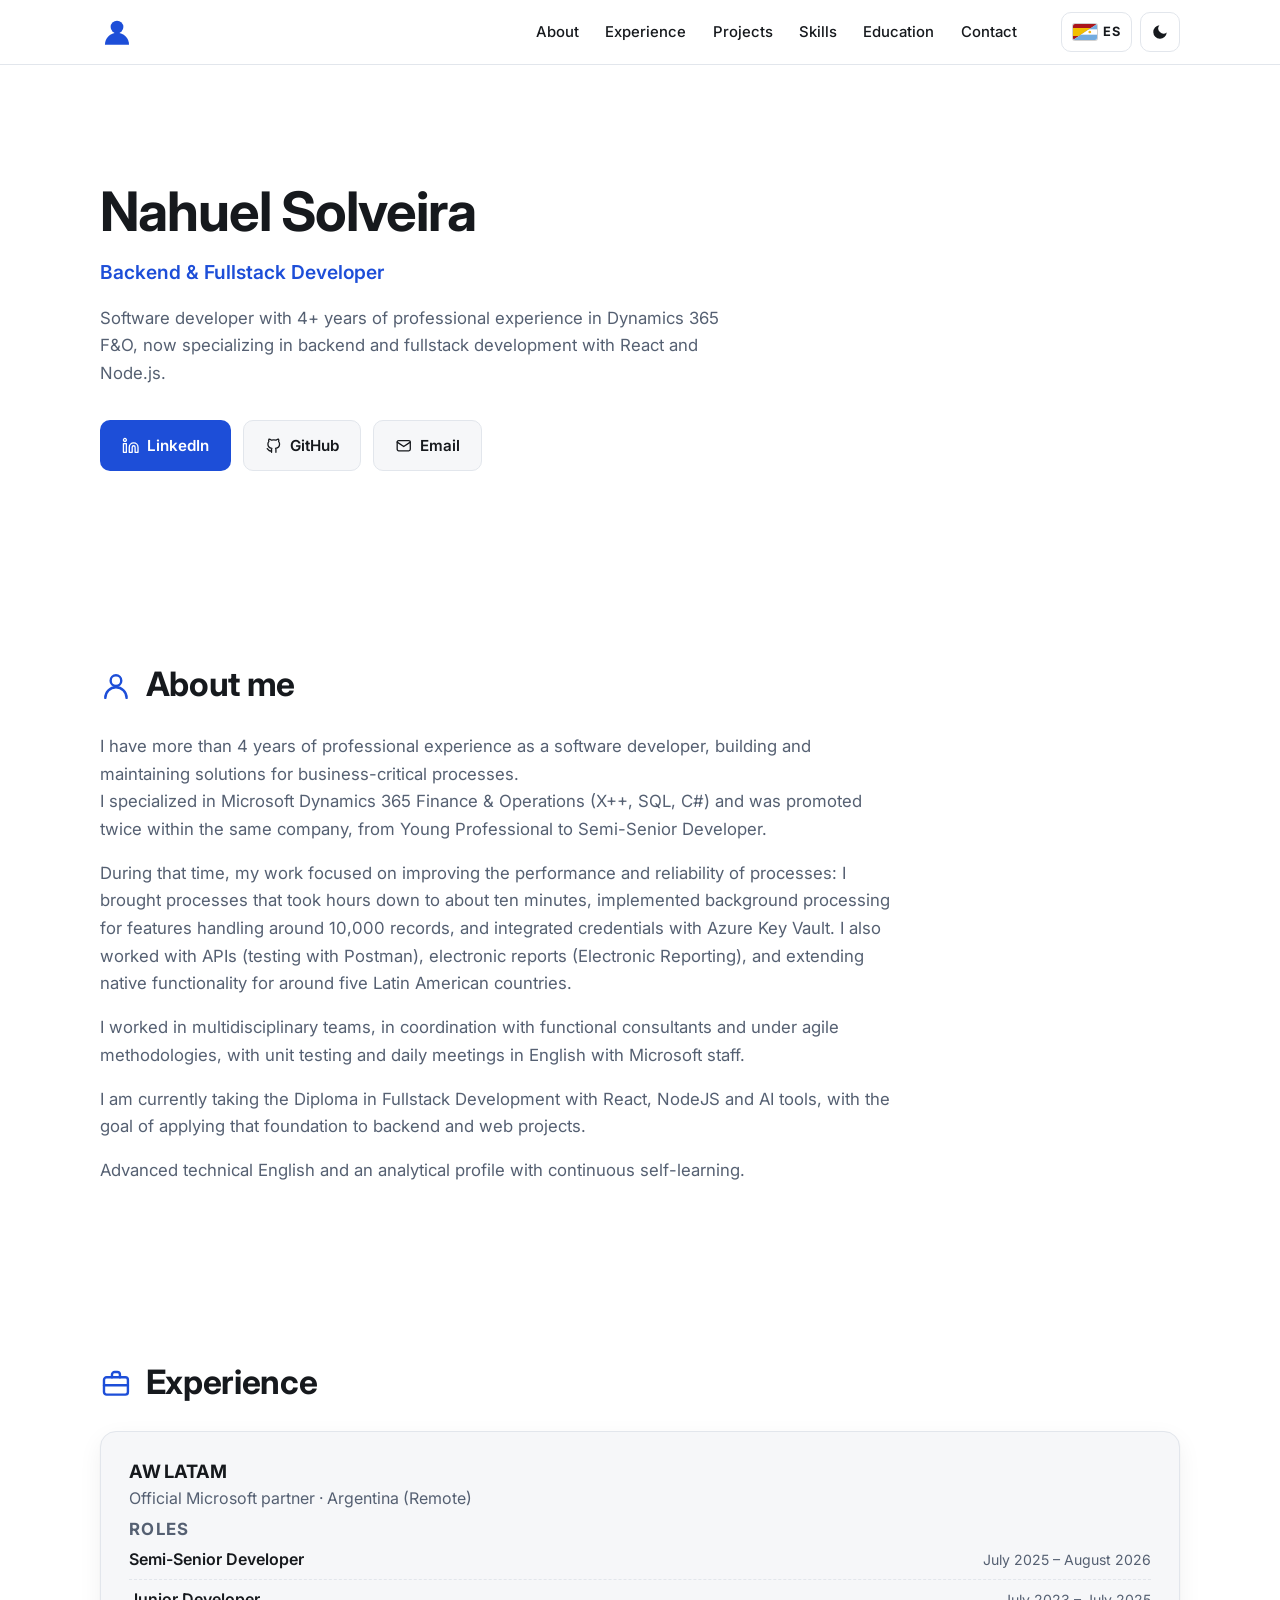
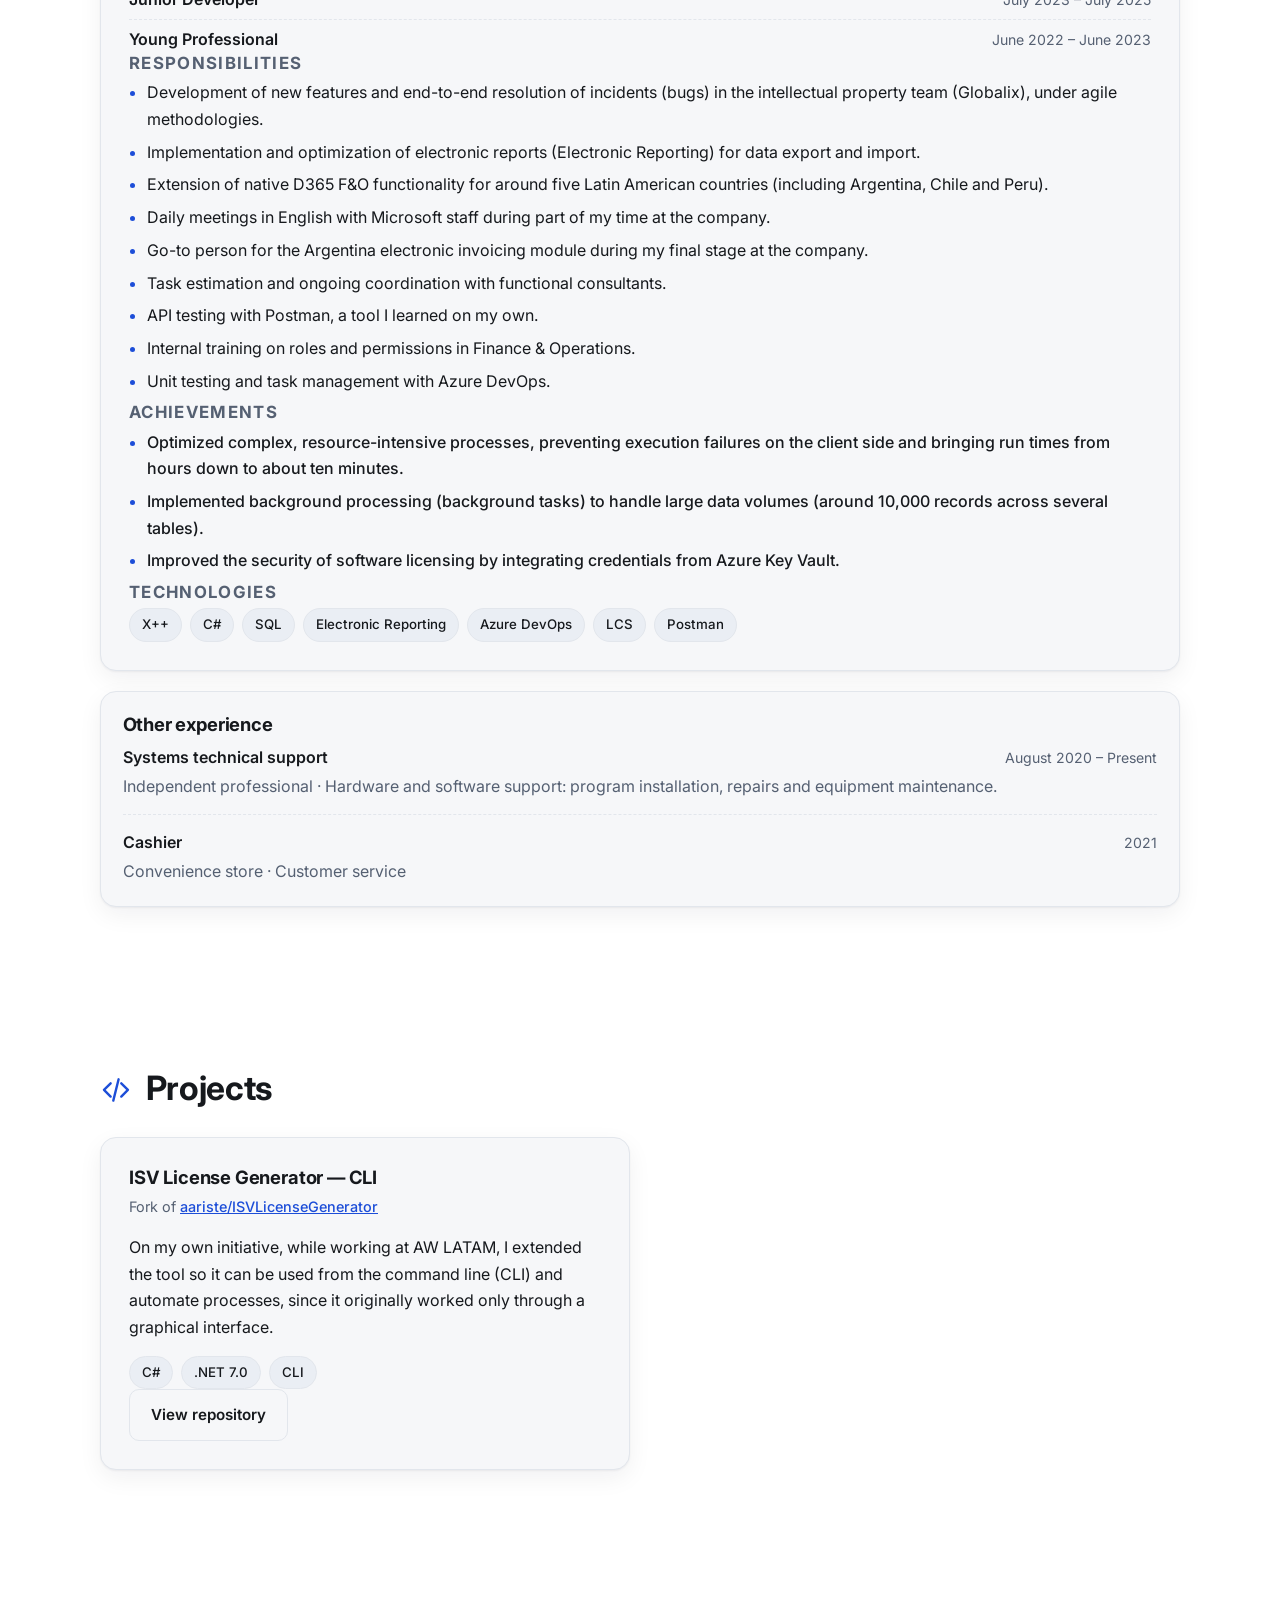
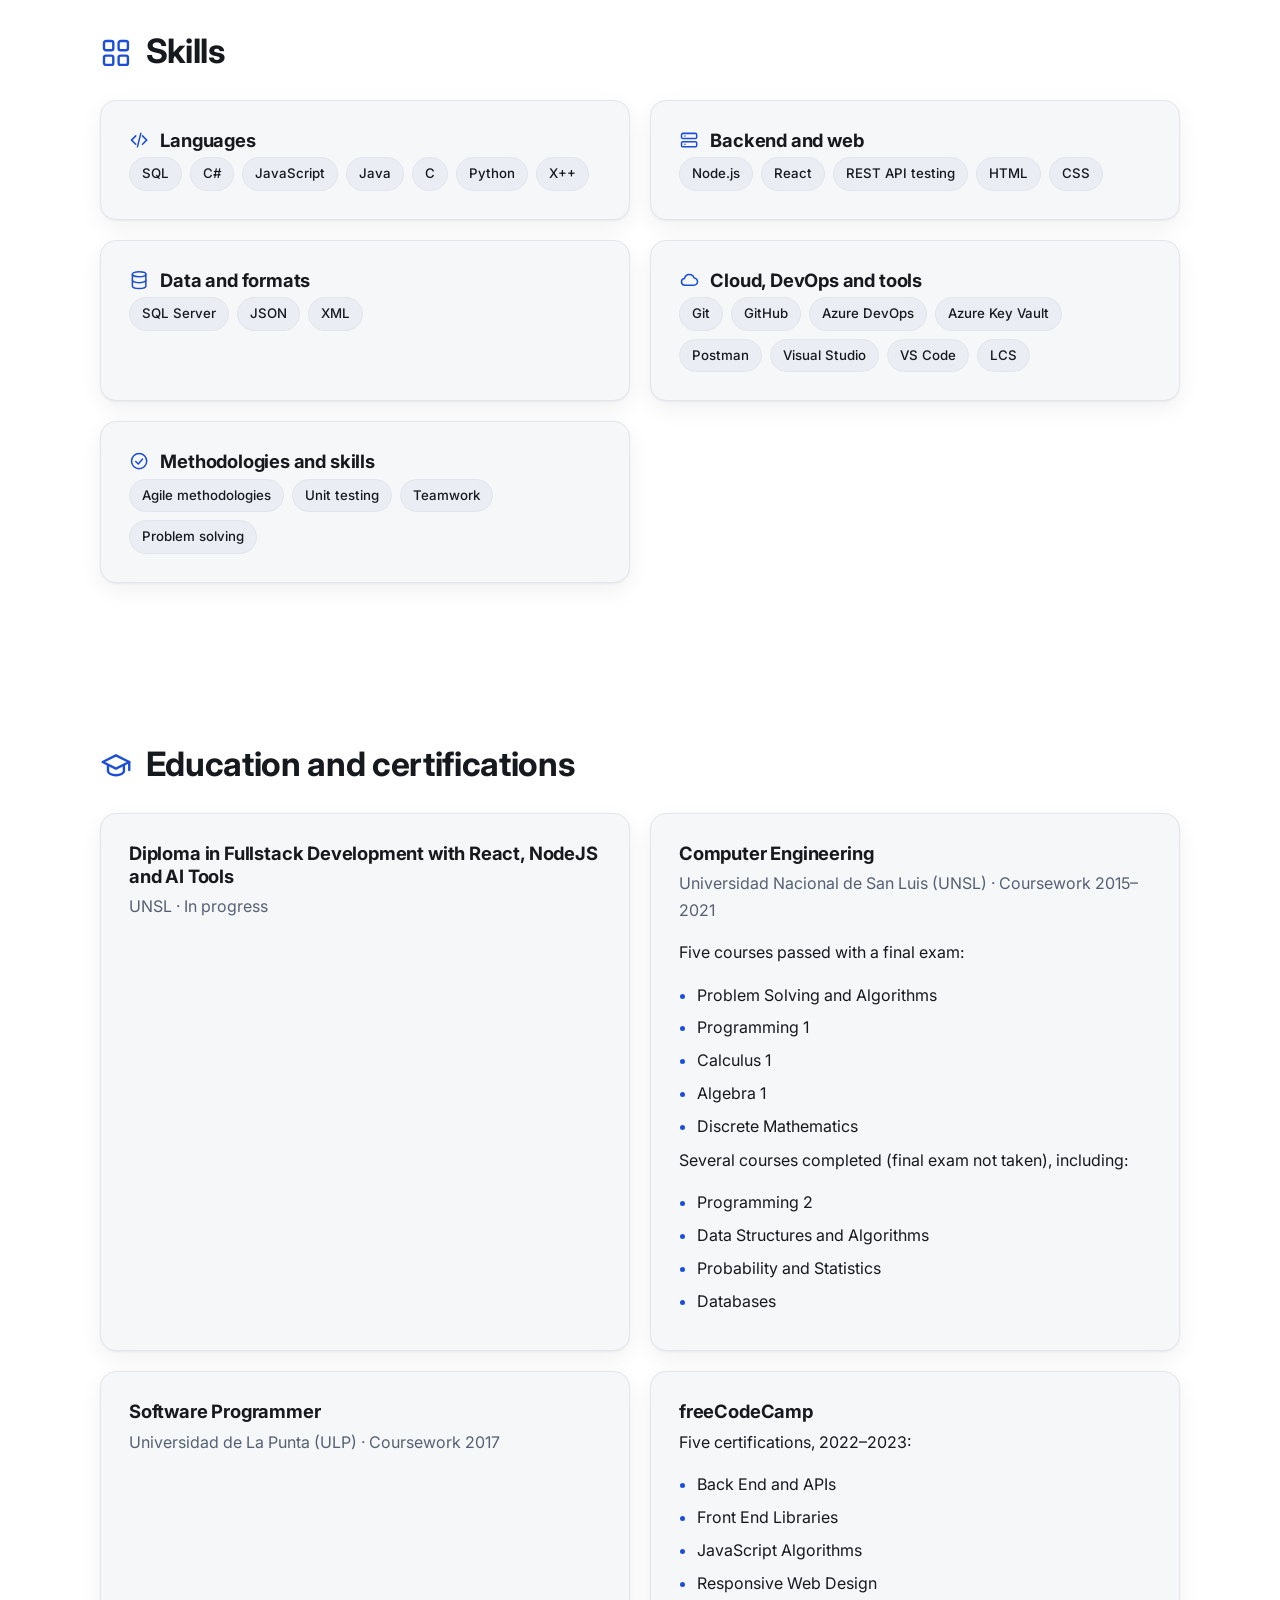
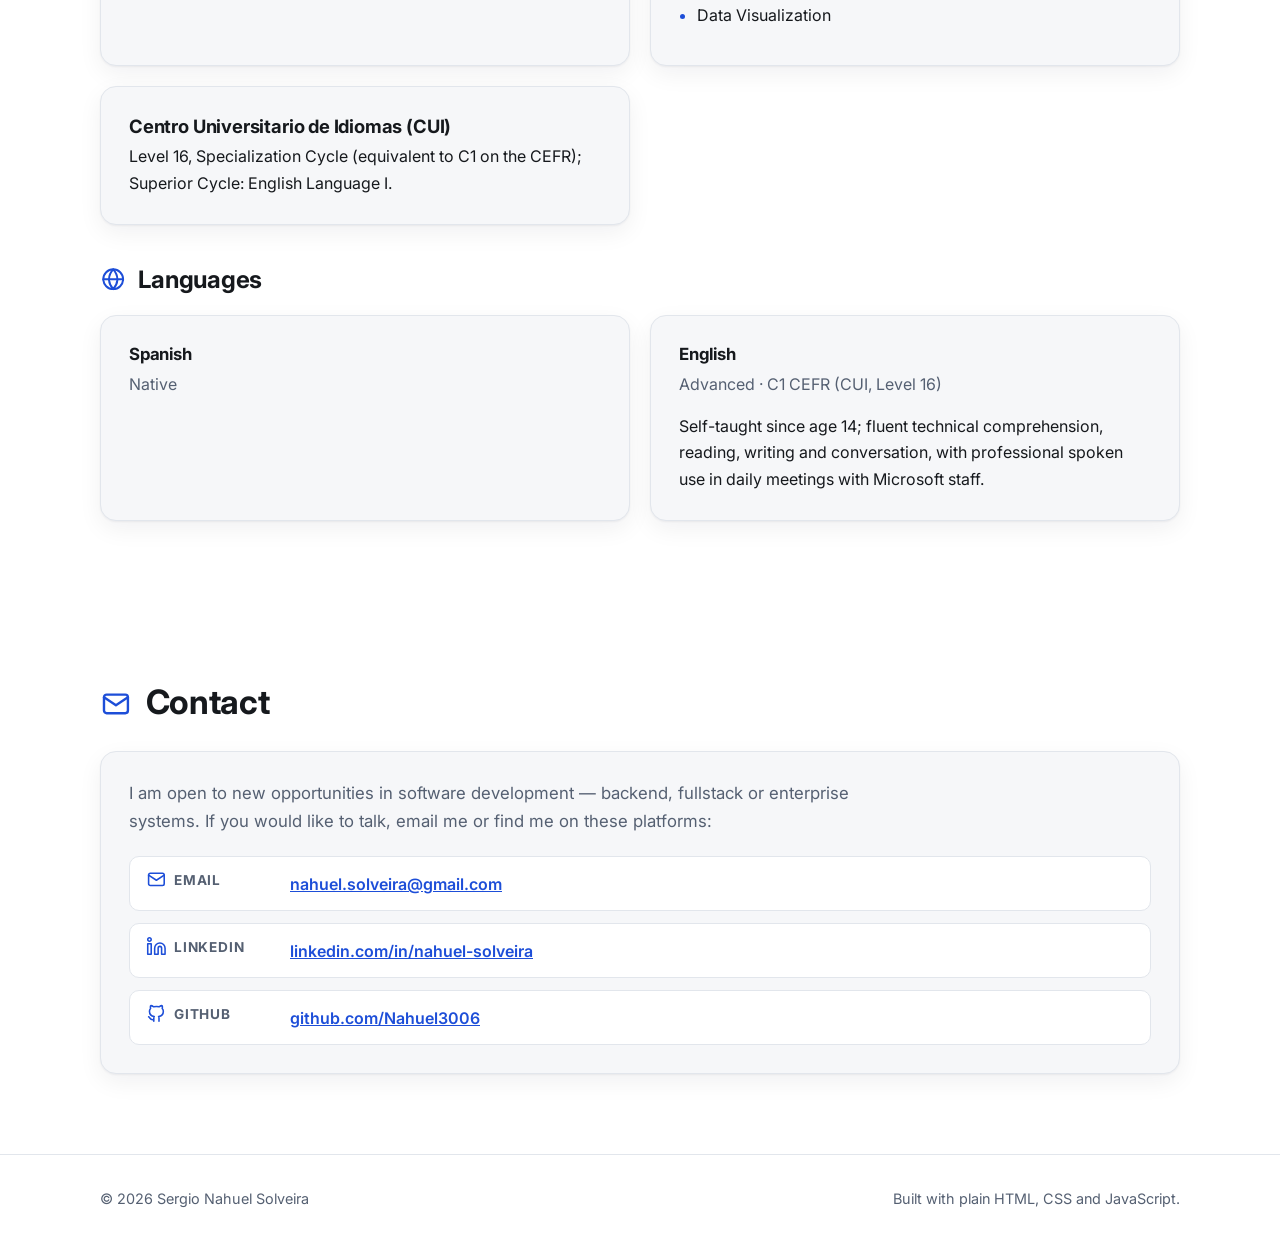
==== commit acad8a5f: "Cambios imagen y hero" ====
--- a/en/index.html
+++ b/en/index.html
@@ -205,10 +205,10 @@
     <section class="hero" id="inicio" aria-labelledby="hero-title">
       <div class="container">
         <h1 id="hero-title">Nahuel Solveira</h1>
-        <p class="subtitle">Backend &amp; Fullstack Developer | Previous experience in Microsoft Dynamics 365 F&amp;O
+        <p class="subtitle">Backend & Fullstack Developer</p>
+        <p class="intro">Software developer with 4+ years of professional experience in Dynamics 365 F&amp;O, now
+          specializing in backend and fullstack development with React and Node.js.
         </p>
-        <p class="intro">For more than four years, my work focused on optimizing critical processes in Dynamics 365
-          F&amp;O.<br>I am currently specializing in backend and fullstack development with React and Node.js.</p>
         <div class="btn-row">
           <a class="btn btn-primary" href="https://www.linkedin.com/in/nahuel-solveira" target="_blank"
             rel="noopener"><svg class="icon-inline" aria-hidden="true" focusable="false">
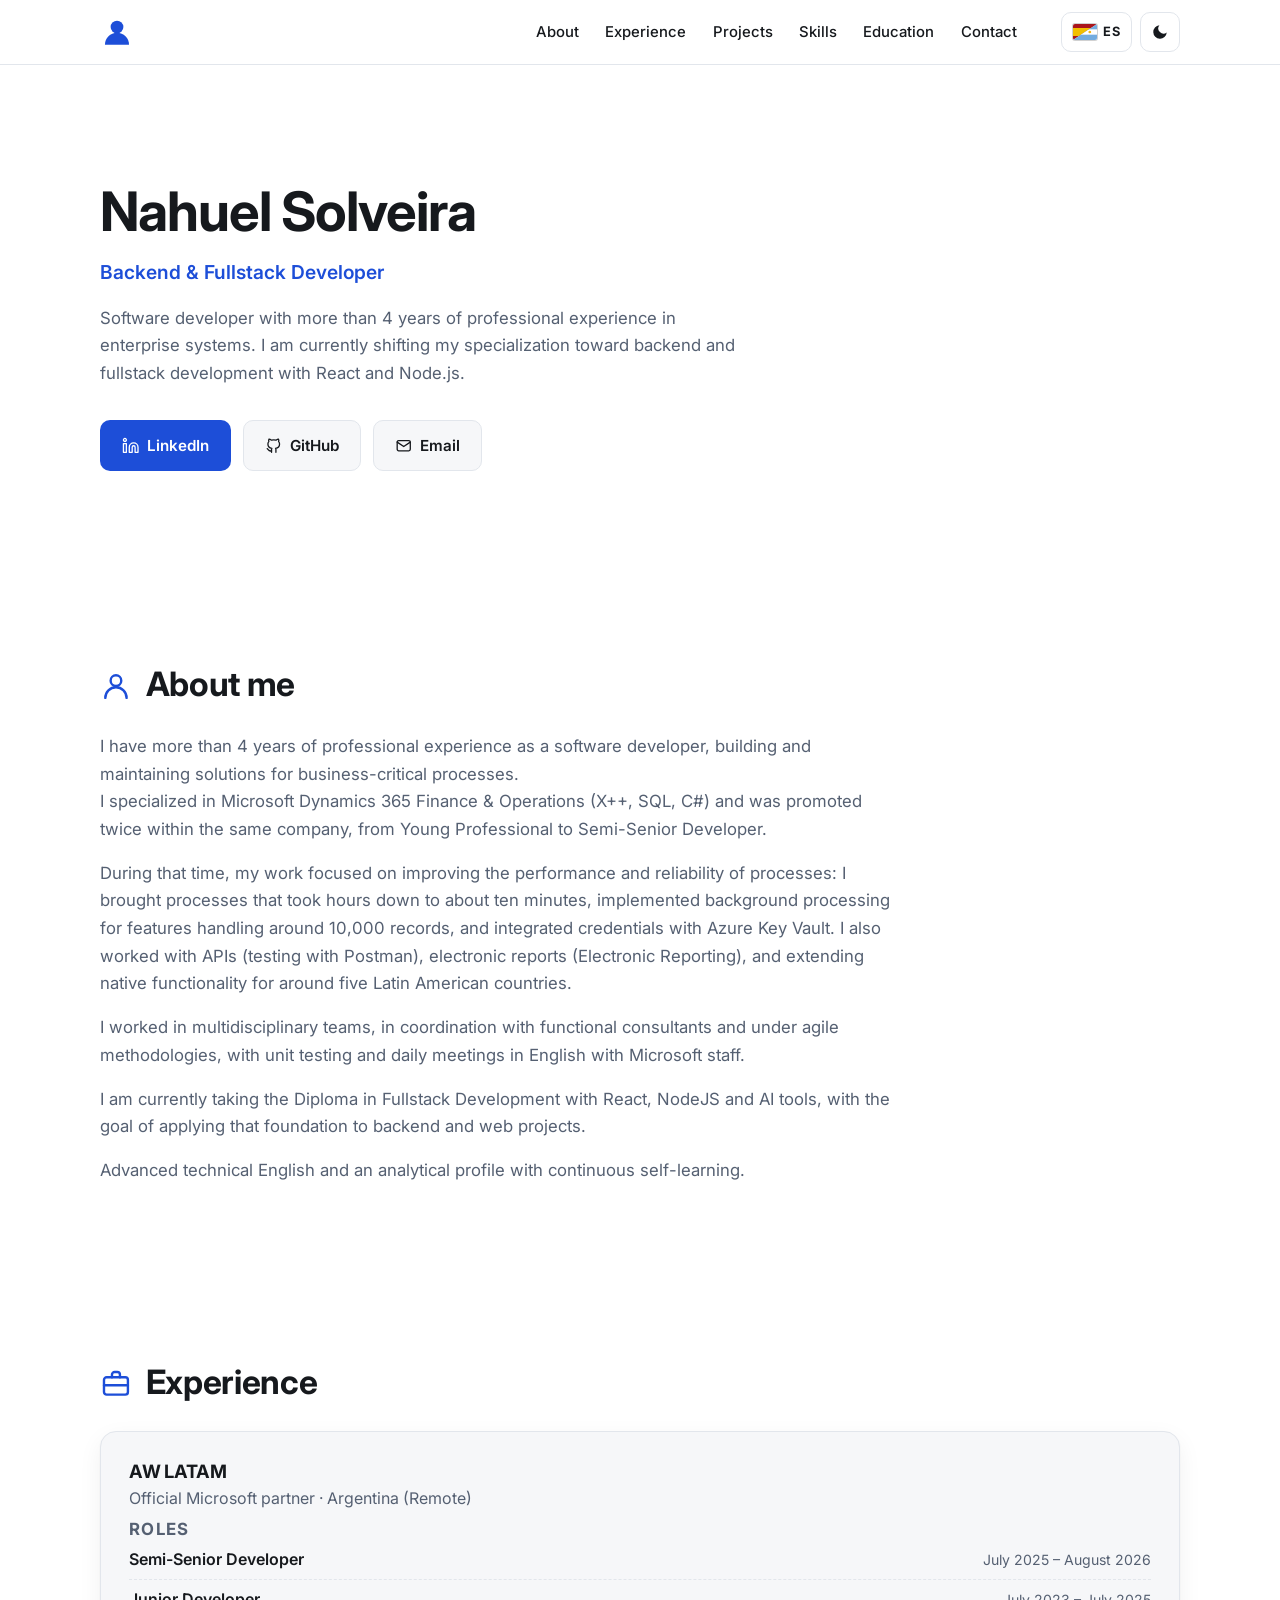
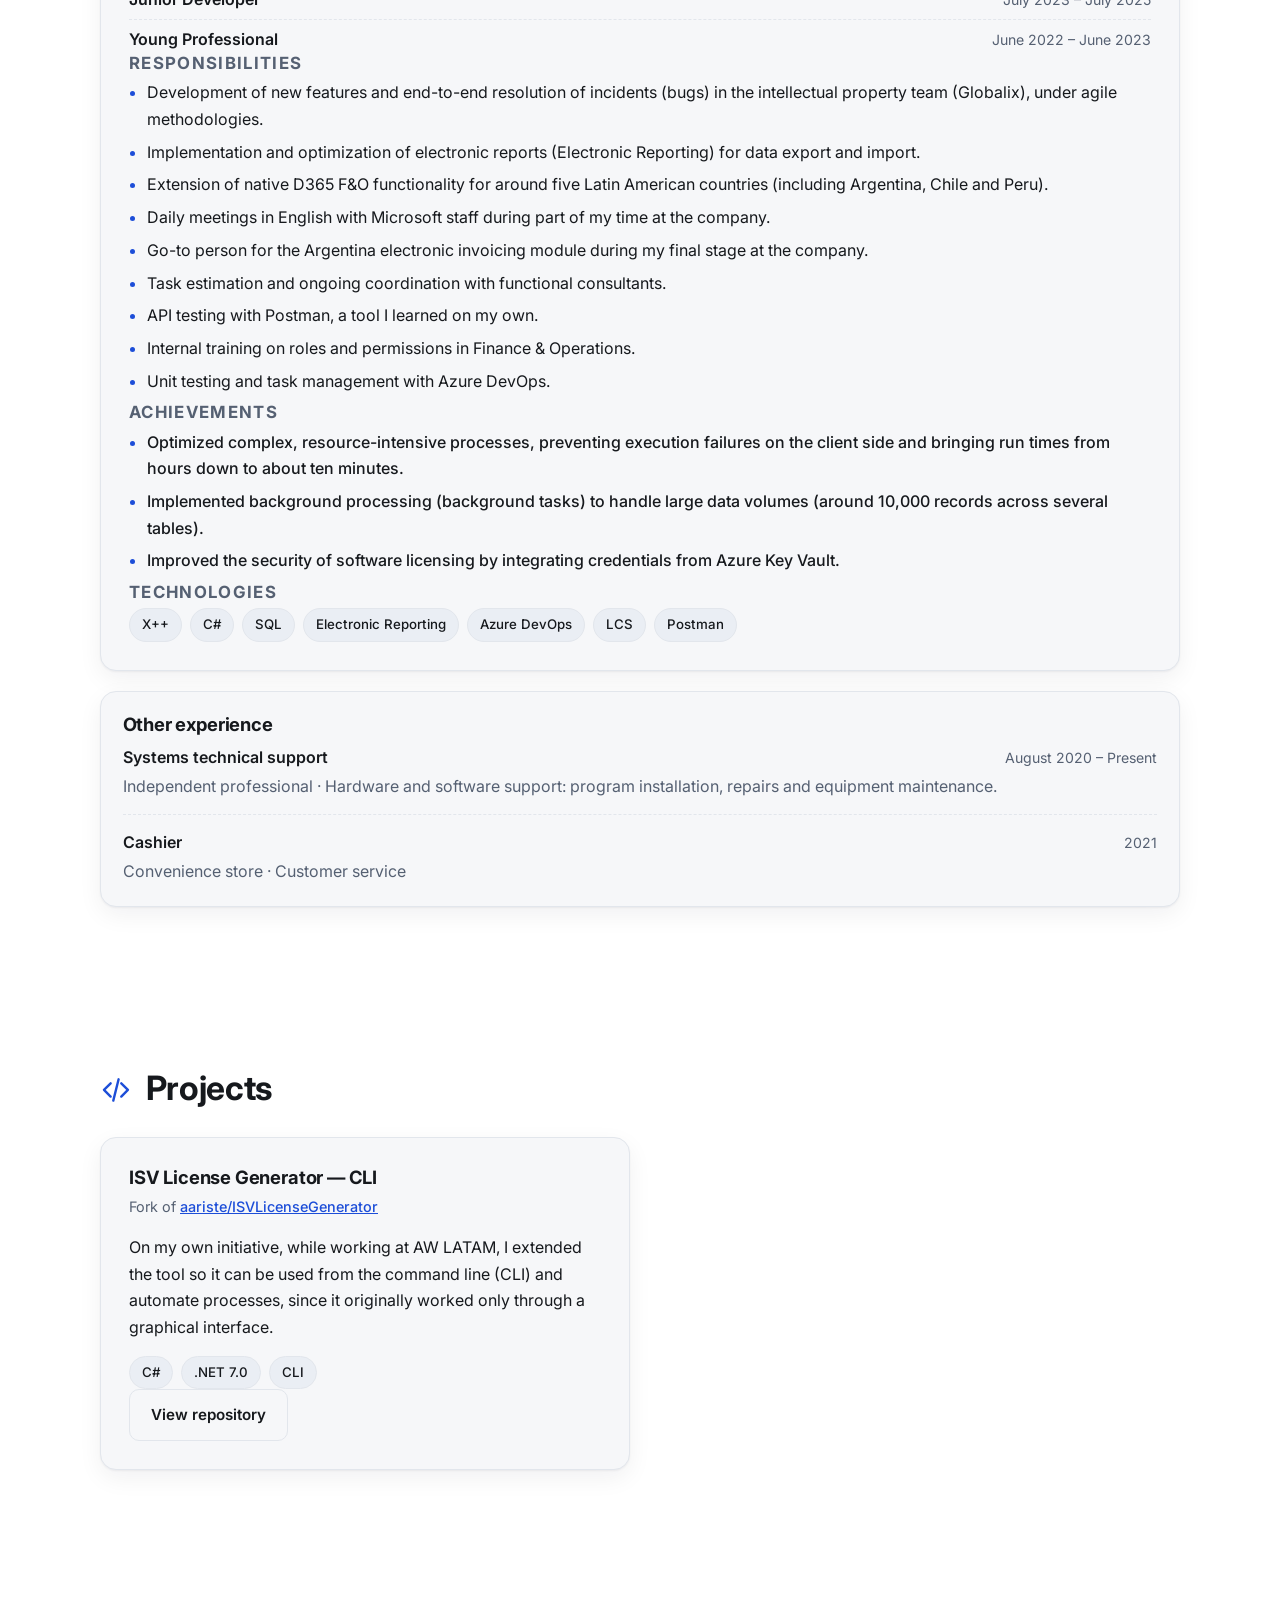
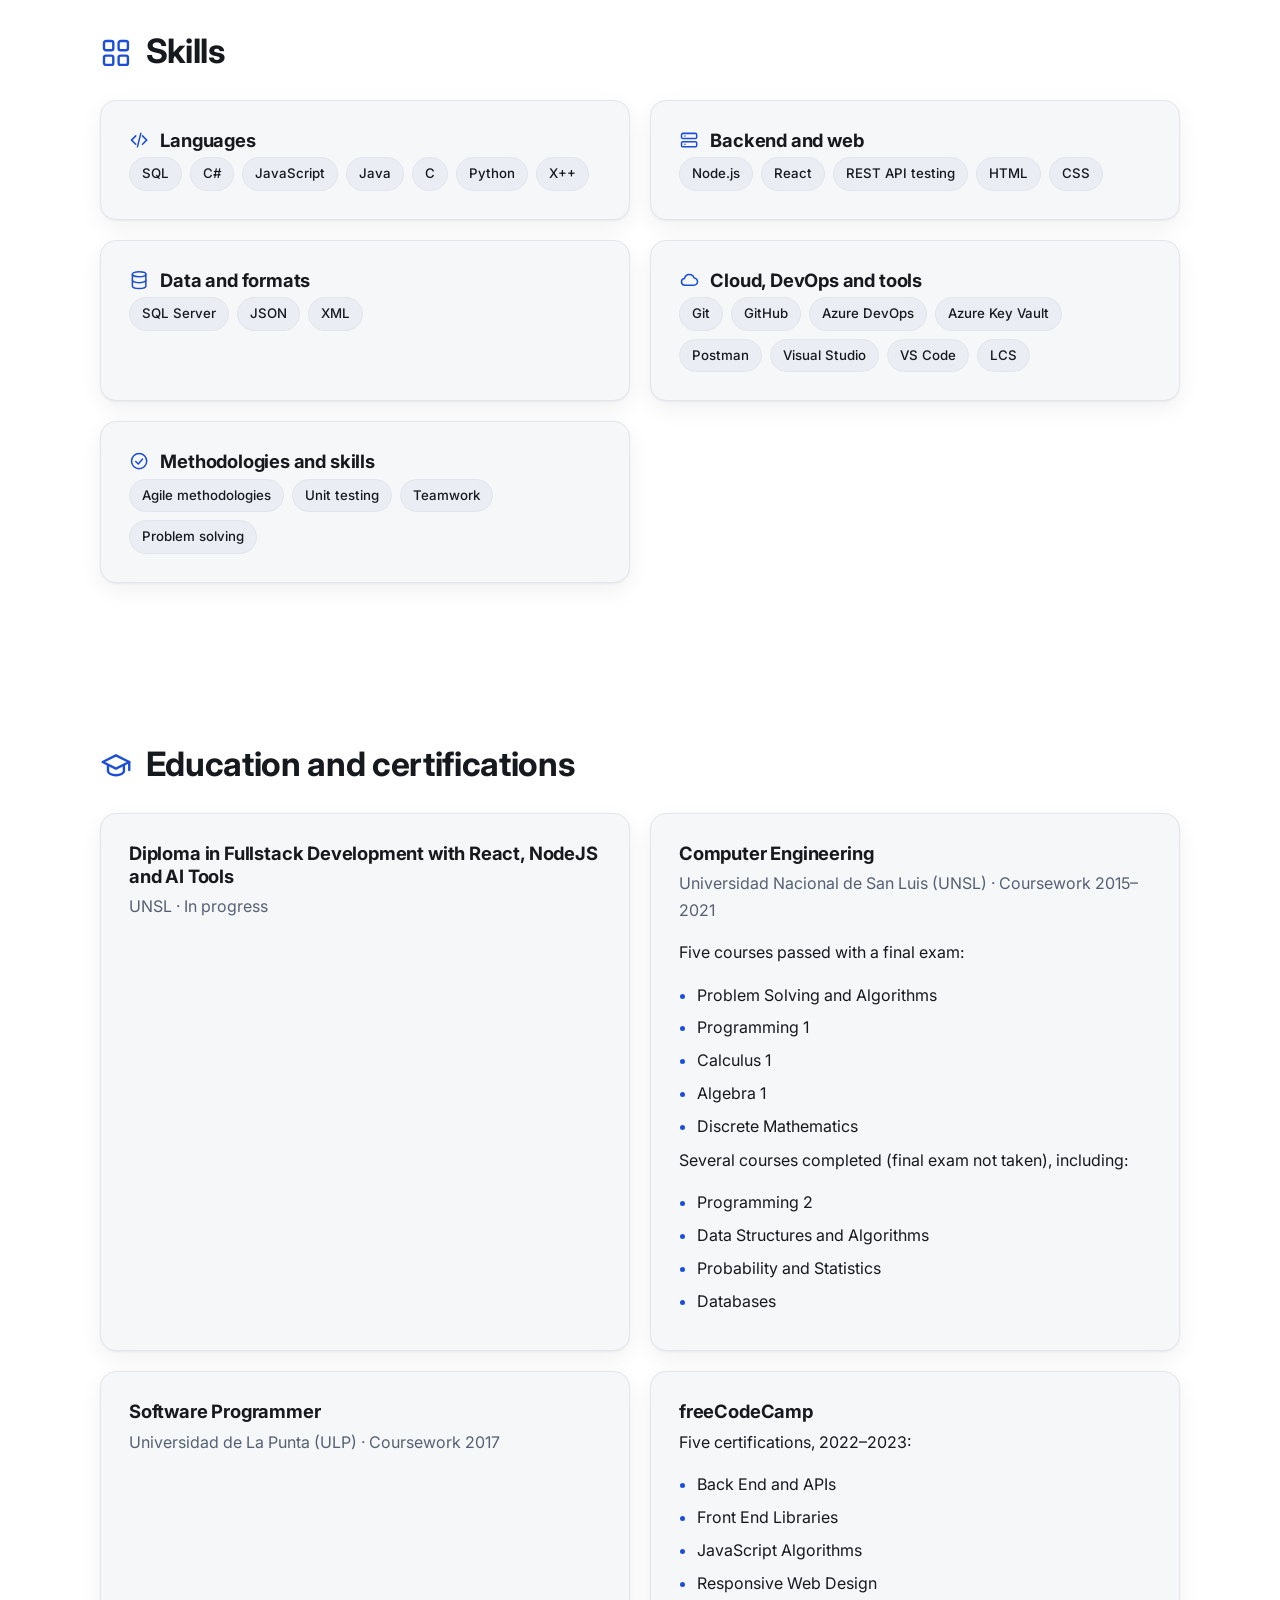
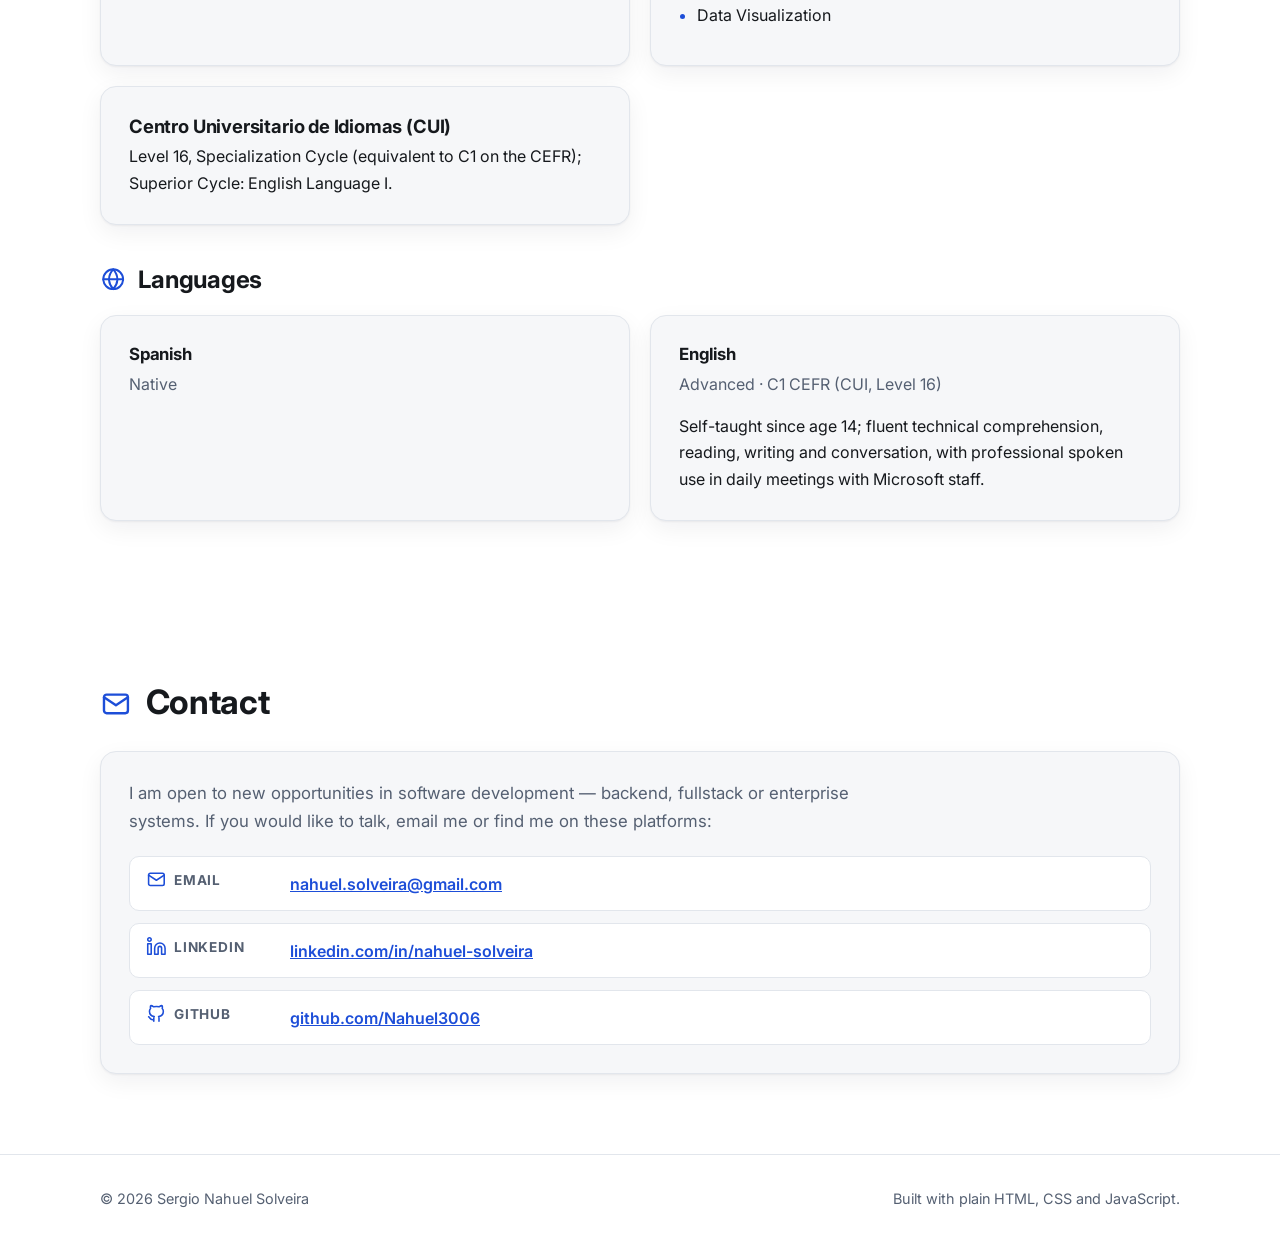
==== commit c2528730: "Cambios en head y hero desc" ====
--- a/en/index.html
+++ b/en/index.html
@@ -5,51 +5,36 @@
   <meta charset="UTF-8">
   <meta name="viewport" content="width=device-width, initial-scale=1.0">
 
-  <title>Sergio Nahuel Solveira | Backend/Fullstack Developer · Previous experience in Microsoft Dynamics 365 F&amp;O
-  </title>
+  <title>Nahuel Solveira | Backend &amp; Fullstack Developer</title>
   <meta name="description"
-    content="Portfolio of Sergio Nahuel Solveira, a Backend/Fullstack developer with more than 4 years of professional experience in Microsoft Dynamics 365 Finance &amp; Operations (X++, SQL, C#) and training in React and Node.js.">
-  <meta name="author" content="Sergio Nahuel Solveira">
-  <meta name="color-scheme" content="light dark">
+    content="Portfolio of Sergio Nahuel Solveira, a Backend/Fullstack developer with 4+ years of experience in Dynamics 365 F&amp;O, React and Node.js.">
   <meta name="theme-color" content="#ffffff">
+
   <link rel="canonical" href="https://nahuel3006.github.io/en/">
   <link rel="alternate" hreflang="es" href="https://nahuel3006.github.io/">
   <link rel="alternate" hreflang="en" href="https://nahuel3006.github.io/en/">
   <link rel="alternate" hreflang="x-default" href="https://nahuel3006.github.io/">
 
-  <!-- Open Graph -->
+  <!-- Link preview when shared (Open Graph; X/Twitter reuses it) -->
   <meta property="og:type" content="website">
-  <meta property="og:locale" content="en_US">
-  <meta property="og:locale:alternate" content="es_AR">
   <meta property="og:site_name" content="Sergio Nahuel Solveira">
-  <meta property="og:title"
-    content="Sergio Nahuel Solveira | Backend/Fullstack Developer · Previous experience in Microsoft Dynamics 365 F&amp;O">
+  <meta property="og:title" content="Nahuel Solveira | Backend &amp; Fullstack Developer">
   <meta property="og:description"
-    content="Backend/Fullstack developer with more than 4 years of professional experience in Microsoft Dynamics 365 Finance &amp; Operations and training in React and Node.js.">
+    content="Backend/Fullstack developer with 4+ years of experience in Dynamics 365 F&amp;O, React and Node.js.">
   <meta property="og:url" content="https://nahuel3006.github.io/en/">
   <meta property="og:image" content="https://nahuel3006.github.io/og-image.png">
   <meta property="og:image:width" content="1200">
   <meta property="og:image:height" content="630">
-  <meta property="og:image:alt"
-    content="Sergio Nahuel Solveira — Backend &amp; Fullstack Developer with previous experience in Microsoft Dynamics 365 F&amp;O">
-
-  <!-- Twitter/X -->
   <meta name="twitter:card" content="summary_large_image">
-  <meta name="twitter:title"
-    content="Sergio Nahuel Solveira | Backend/Fullstack Developer · Previous experience in Microsoft Dynamics 365 F&amp;O">
-  <meta name="twitter:description"
-    content="Backend/Fullstack developer with more than 4 years of professional experience in Microsoft Dynamics 365 Finance &amp; Operations and training in React and Node.js.">
-  <meta name="twitter:image" content="https://nahuel3006.github.io/og-image.png">
 
   <!-- Favicon (inline SVG, no extra files) -->
   <link rel="icon" type="image/svg+xml"
     href="data:image/svg+xml,%3Csvg%20xmlns='http://www.w3.org/2000/svg'%20viewBox='0%200%2064%2064'%3E%3Crect%20width='64'%20height='64'%20rx='14'%20fill='%231d4ed8'/%3E%3Ccircle%20cx='32'%20cy='24'%20r='9'%20fill='%23ffffff'/%3E%3Cpath%20d='M14%2052c0-10%208-18%2018-18s18%208%2018%2018z'%20fill='%23ffffff'/%3E%3C/svg%3E">
 
-  <!-- Typography: Inter with system fallback -->
+  <!-- Typography and styles -->
   <link rel="preconnect" href="https://fonts.googleapis.com">
   <link rel="preconnect" href="https://fonts.gstatic.com" crossorigin>
   <link rel="stylesheet" href="https://fonts.googleapis.com/css2?family=Inter:wght@400;500;600;700&display=swap">
-
   <link rel="stylesheet" href="../styles.css">
 
   <!-- Applies the saved theme before first paint (avoids flicker) -->
@@ -206,8 +191,8 @@
       <div class="container">
         <h1 id="hero-title">Nahuel Solveira</h1>
         <p class="subtitle">Backend & Fullstack Developer</p>
-        <p class="intro">Software developer with 4+ years of professional experience in Dynamics 365 F&amp;O, now
-          specializing in backend and fullstack development with React and Node.js.
+        <p class="intro">Software developer with more than 4 years of professional experience in enterprise systems. I
+          am currently shifting my specialization toward backend and fullstack development with React and Node.js.
         </p>
         <div class="btn-row">
           <a class="btn btn-primary" href="https://www.linkedin.com/in/nahuel-solveira" target="_blank"
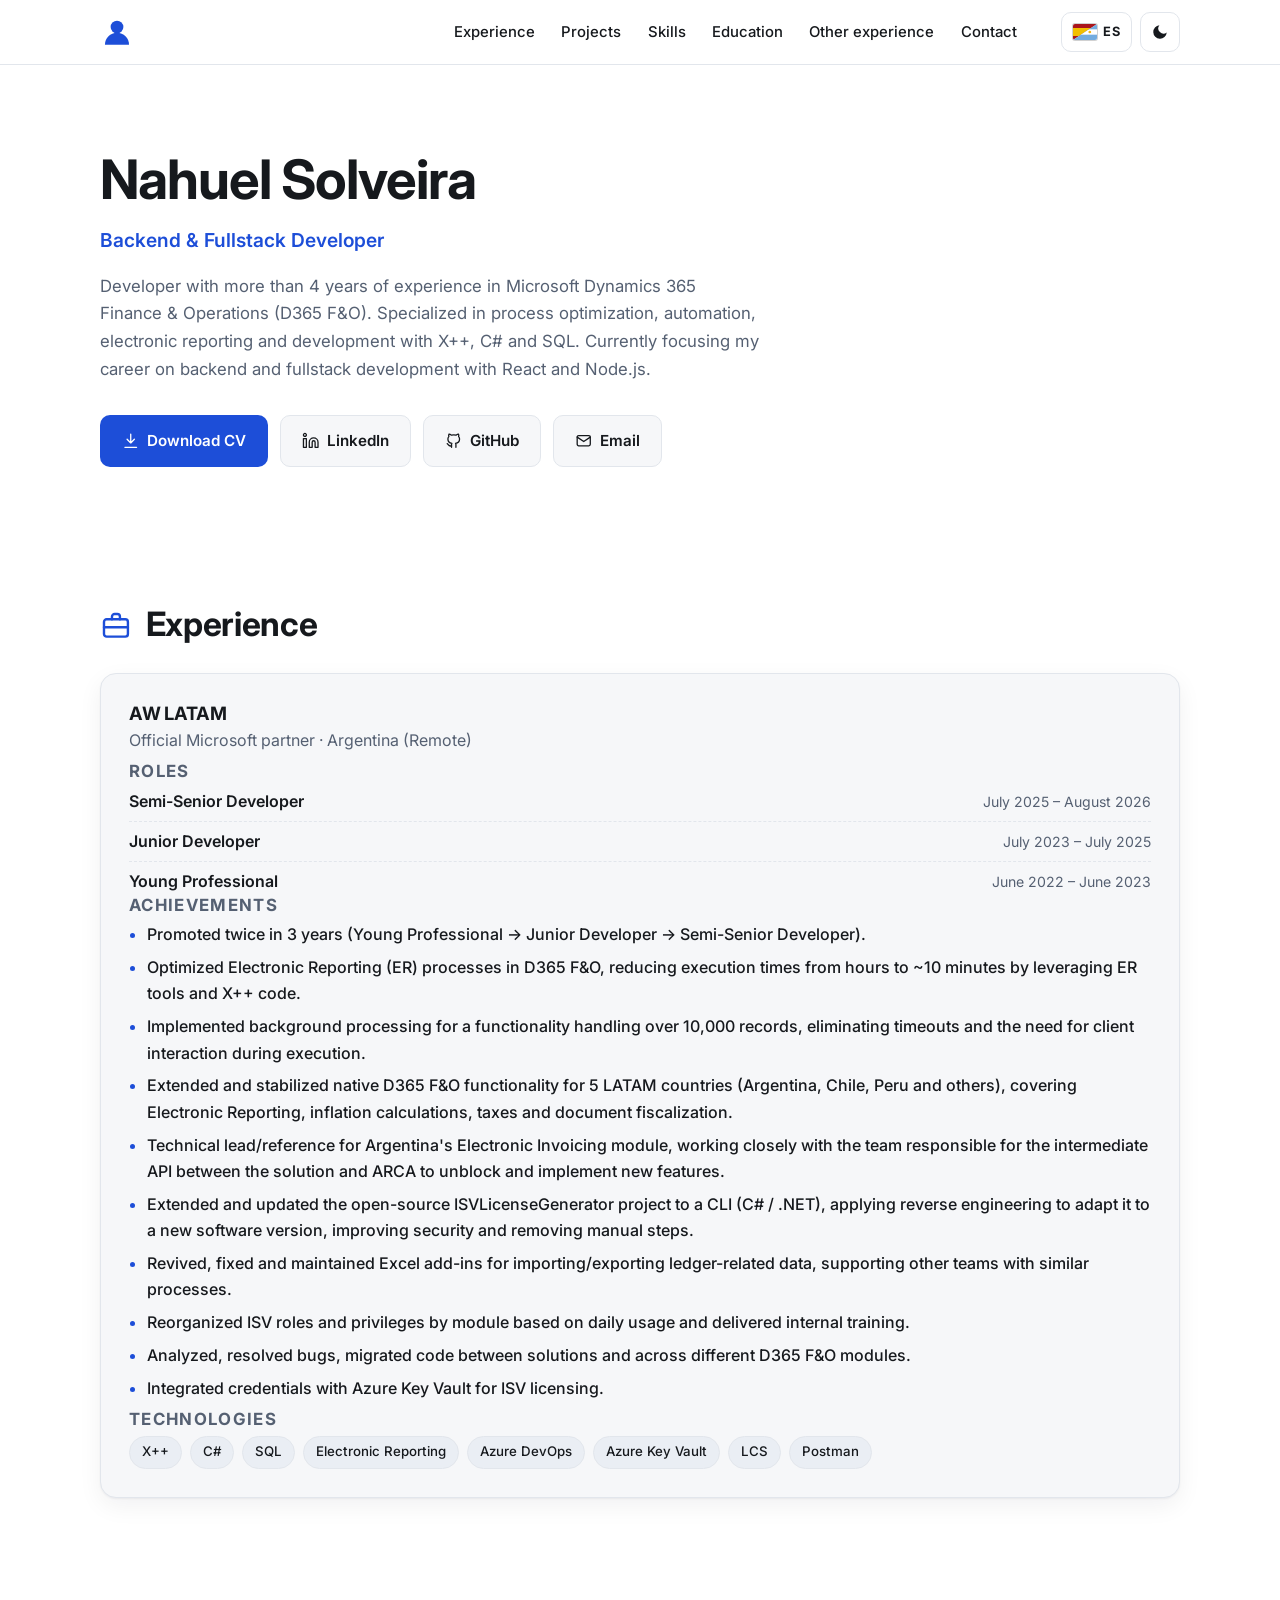
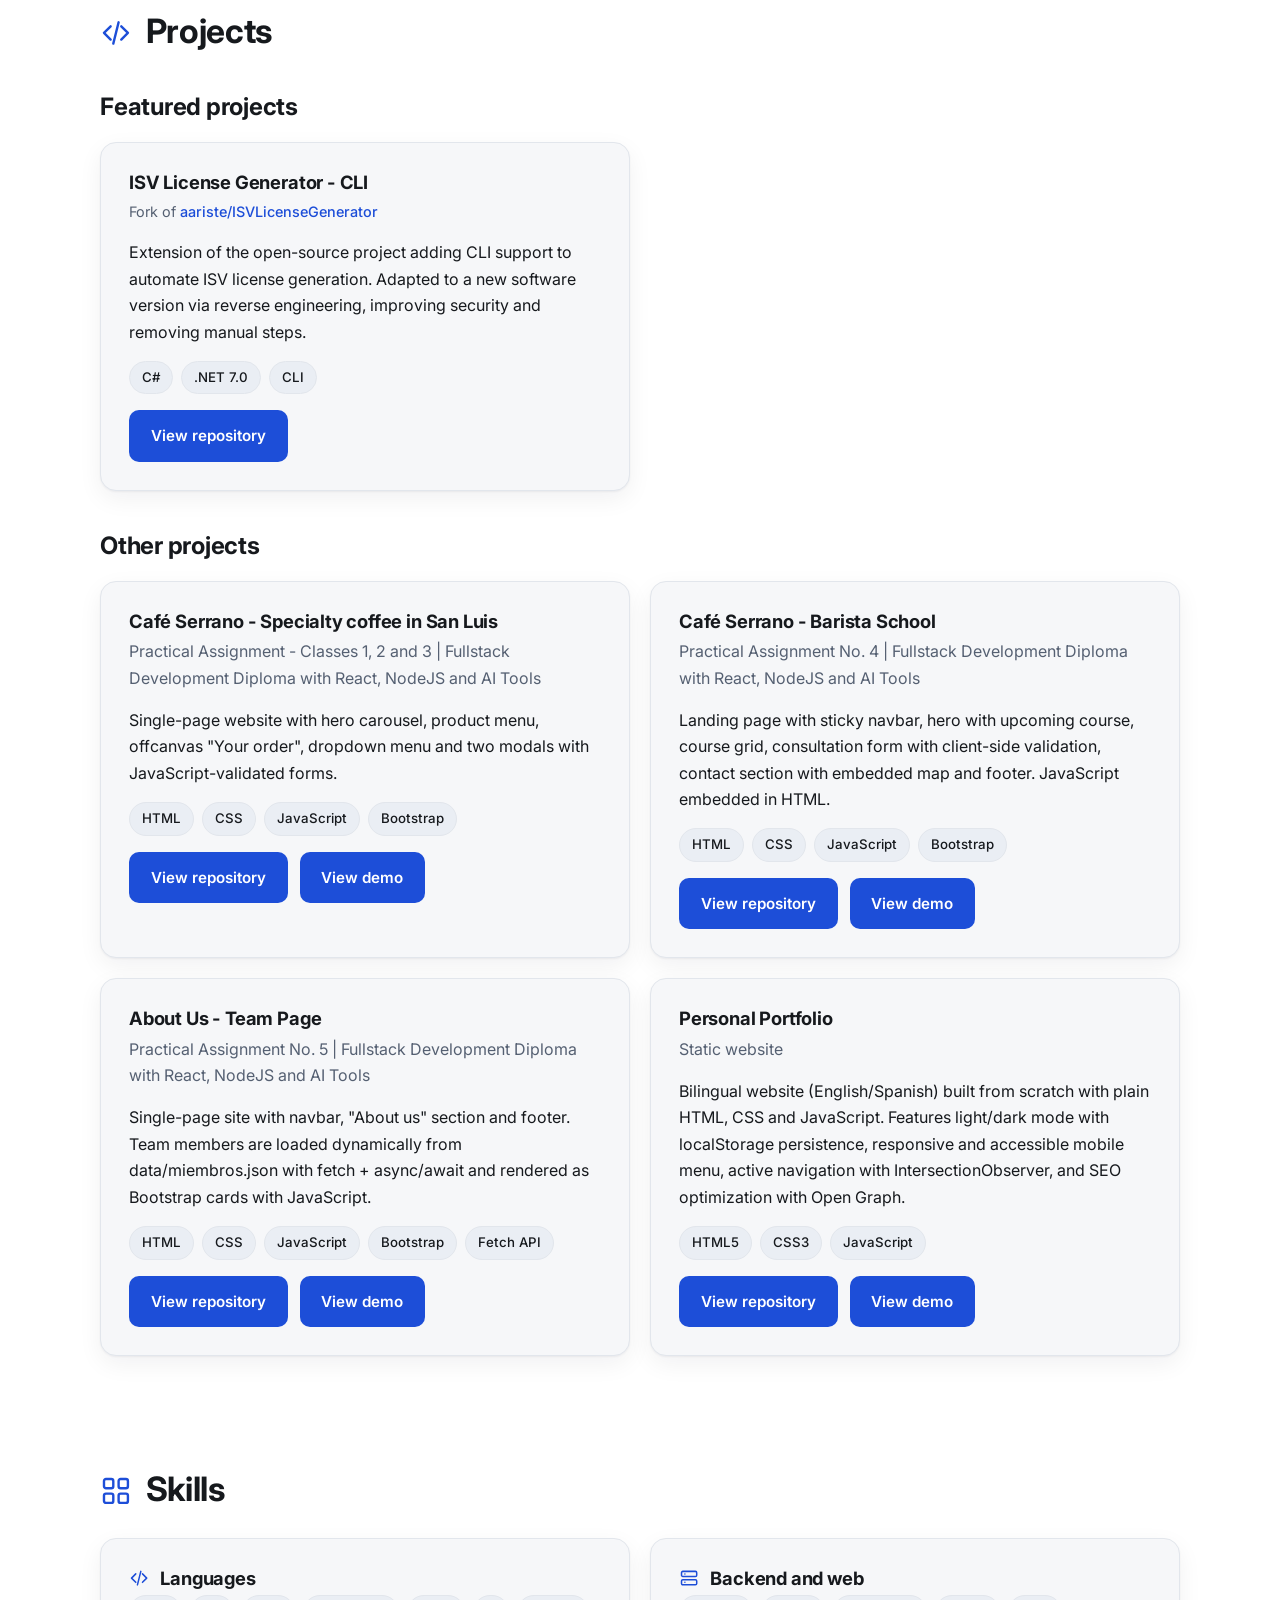
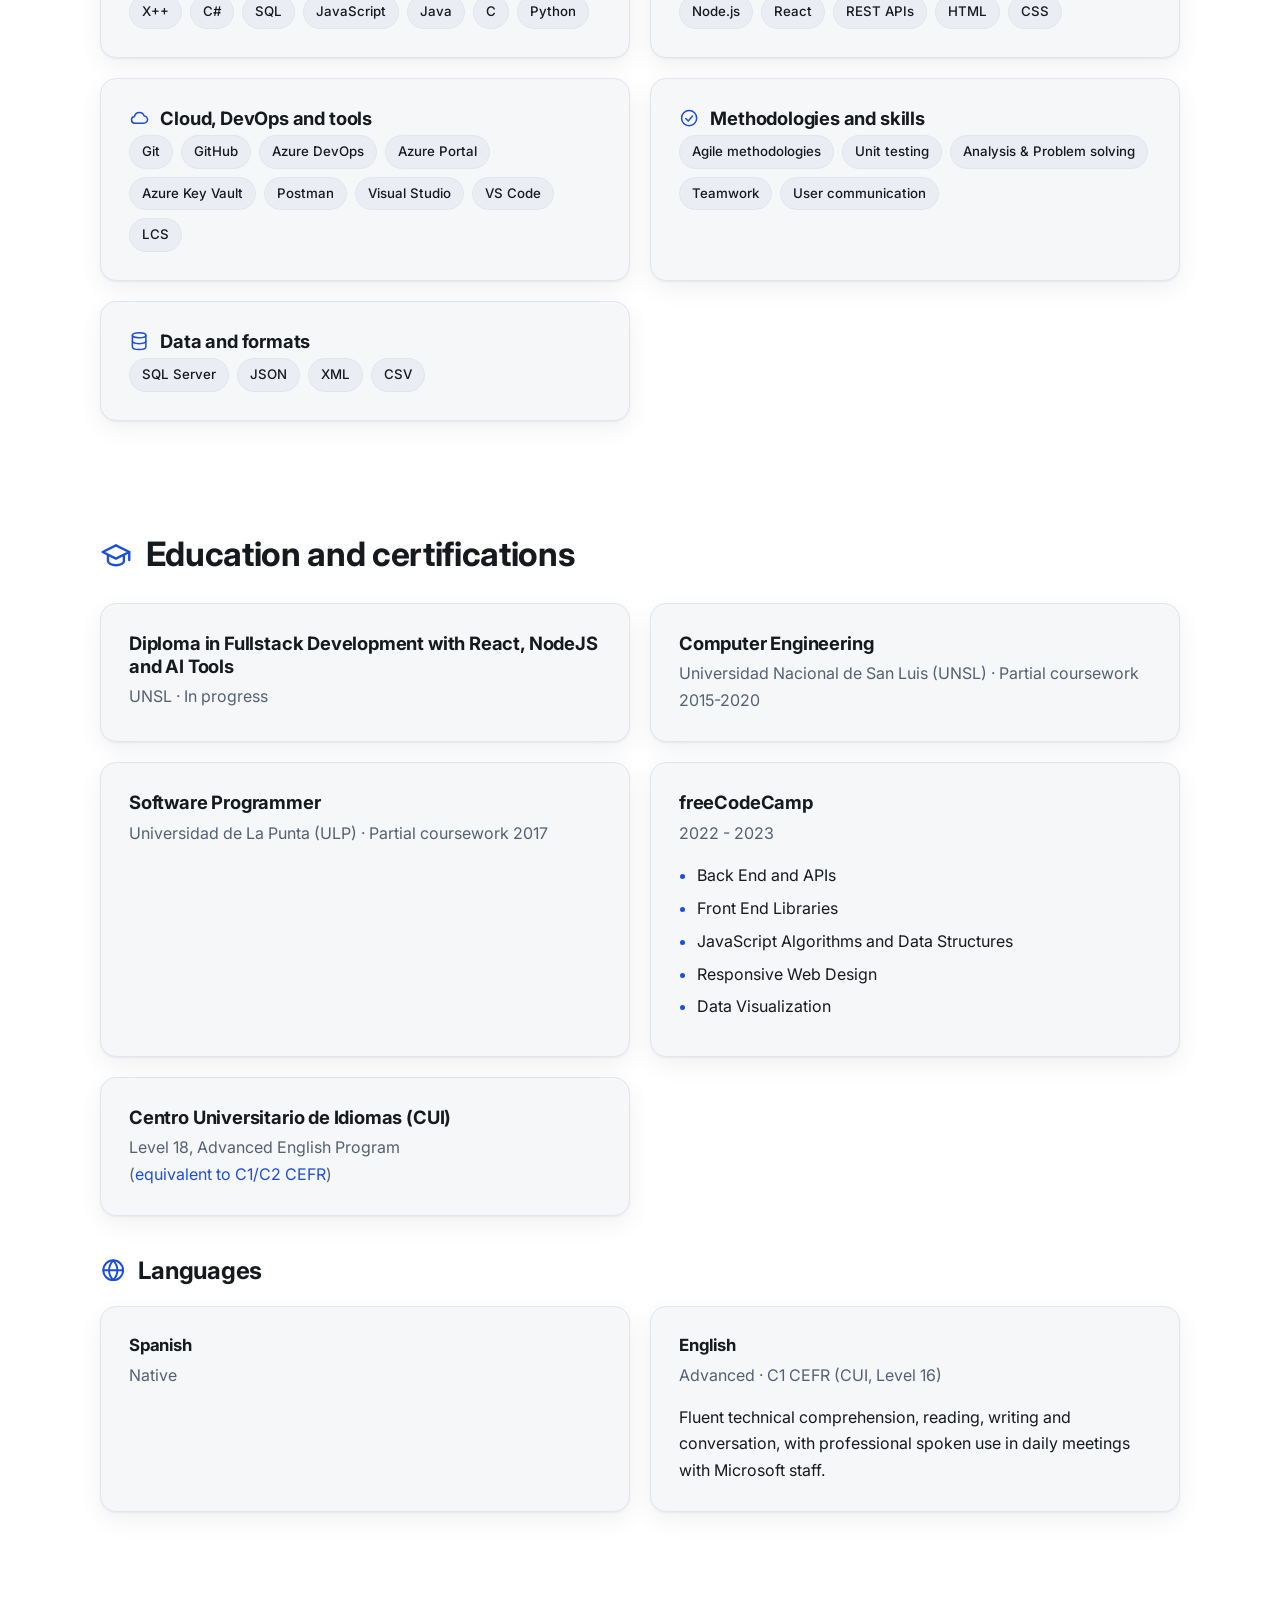
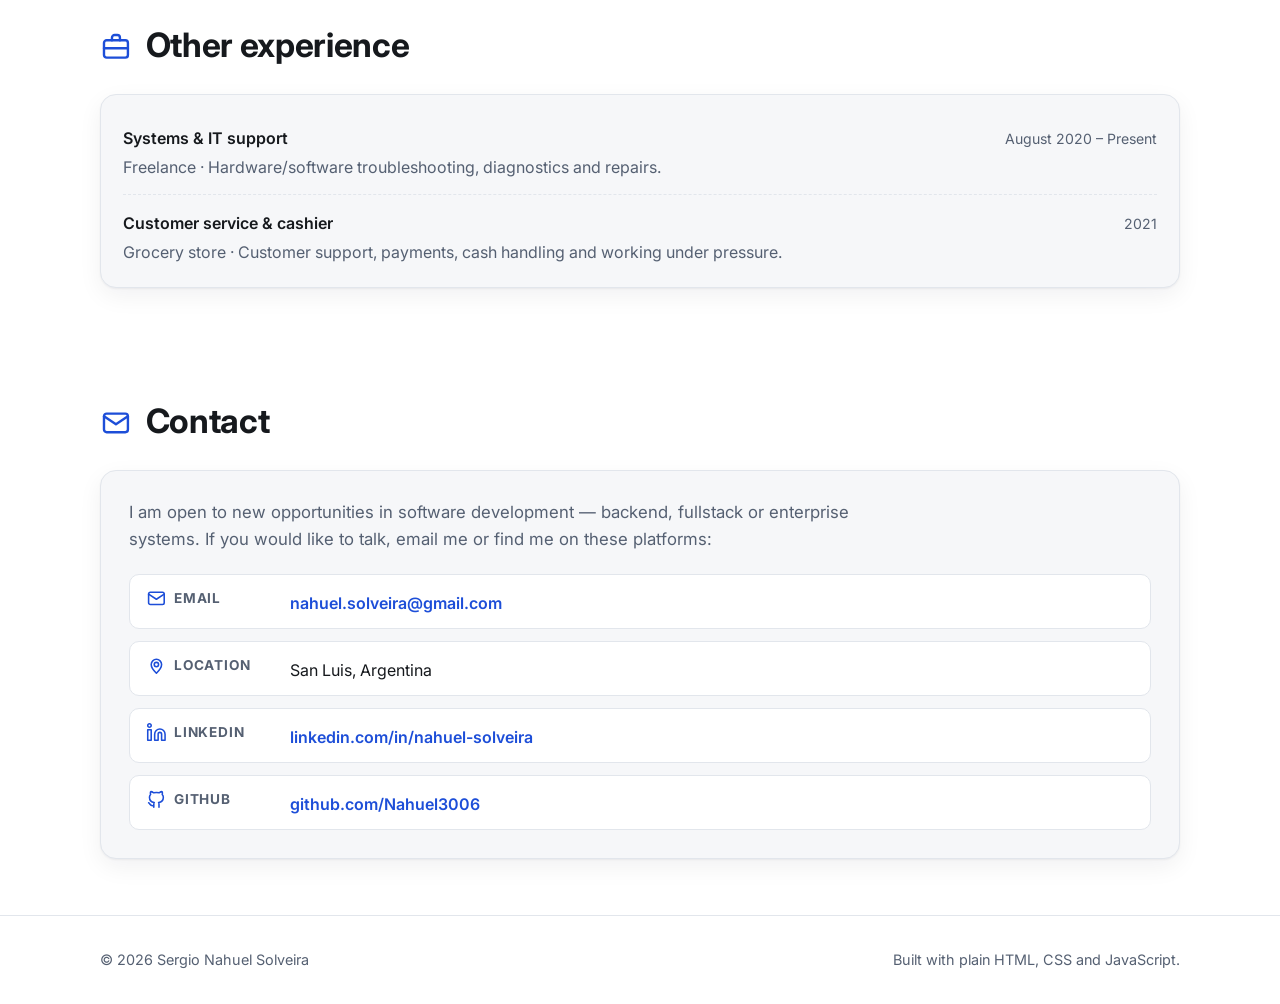
==== commit a5d210a7: "cambios varios y CV actualizado" ====
--- a/en/index.html
+++ b/en/index.html
@@ -107,6 +107,13 @@
       <path
         d="M9 19c-4.3 1.4-4.3-2.5-6-3m12 5v-3.5c0-1 .1-1.4-.5-2 2.8-.3 5.5-1.4 5.5-6a4.6 4.6 0 0 0-1.3-3.2 4.2 4.2 0 0 0-.1-3.2s-1.1-.3-3.5 1.3a12.3 12.3 0 0 0-6.2 0C6.5 2.8 5.4 3.1 5.4 3.1a4.2 4.2 0 0 0-.1 3.2A4.6 4.6 0 0 0 4 9.5c0 4.6 2.7 5.7 5.5 6-.6.6-.6 1.2-.5 2V21" />
     </symbol>
+    <symbol id="i-map-pin" viewBox="0 0 24 24">
+      <path d="M12 21s-6-5.686-6-10a6 6 0 1 1 12 0c0 4.314-6 10-6 10z" />
+      <circle cx="12" cy="11" r="2.5" />
+    </symbol>
+    <symbol id="i-download" viewBox="0 0 24 24">
+      <path d="M12 3v12M7 10l5 5 5-5M4 21h16" />
+    </symbol>
   </svg>
 
   <a class="skip-link" href="#contenido">Skip to content</a>
@@ -124,11 +131,11 @@
       <div class="nav-panel" id="site-nav">
         <nav aria-label="Main navigation">
           <ul>
-            <li><a href="#about">About</a></li>
             <li><a href="#experience">Experience</a></li>
             <li><a href="#projects">Projects</a></li>
             <li><a href="#skills">Skills</a></li>
             <li><a href="#education">Education</a></li>
+            <li><a href="#otras-experiencias">Other experience</a></li>
             <li><a href="#contact">Contact</a></li>
           </ul>
         </nav>
@@ -190,12 +197,18 @@
     <section class="hero" id="inicio" aria-labelledby="hero-title">
       <div class="container">
         <h1 id="hero-title">Nahuel Solveira</h1>
-        <p class="subtitle">Backend & Fullstack Developer</p>
-        <p class="intro">Software developer with more than 4 years of professional experience in enterprise systems. I
-          am currently shifting my specialization toward backend and fullstack development with React and Node.js.
+        <p class="subtitle">Backend &amp; Fullstack Developer</p>
+        <p class="intro">Developer with more than 4 years of experience in Microsoft Dynamics 365 Finance &amp;
+          Operations (D365 F&amp;O). Specialized in process optimization, automation, electronic reporting and
+          development with X++, C# and SQL. Currently focusing my career on backend and fullstack development with React
+          and Node.js.
         </p>
         <div class="btn-row">
-          <a class="btn btn-primary" href="https://www.linkedin.com/in/nahuel-solveira" target="_blank"
+          <a class="btn btn-primary" href="../cv/Nahuel-Solveira-CV-EN.pdf" download><svg class="icon-inline"
+              aria-hidden="true" focusable="false">
+              <use href="#i-download" />
+            </svg>Download CV<span class="sr-only"> (PDF)</span></a>
+          <a class="btn btn-outline" href="https://www.linkedin.com/in/nahuel-solveira" target="_blank"
             rel="noopener"><svg class="icon-inline" aria-hidden="true" focusable="false">
               <use href="#i-linkedin" />
             </svg>LinkedIn<span class="sr-only"> (opens in a new tab)</span></a>
@@ -211,40 +224,7 @@
       </div>
     </section>
 
-    <!-- 2. About -->
-    <section id="about" aria-labelledby="title-about">
-      <div class="container">
-        <h2 class="section-title" id="title-about"><svg class="icon-inline" aria-hidden="true" focusable="false">
-            <use href="#i-user" />
-          </svg> About me</h2>
-        <p class="lead">
-          I have more than 4 years of professional experience as a software developer, building and maintaining
-          solutions for business-critical processes.
-          <br>I specialized in Microsoft Dynamics 365 Finance &amp; Operations (X++, SQL, C#) and was promoted twice
-          within the same company, from Young Professional to Semi-Senior Developer.
-        </p>
-        <p class="lead">
-          During that time, my work focused on improving the performance and reliability of processes: I brought
-          processes that took hours down to about ten minutes, implemented background processing for features handling
-          around 10,000 records, and integrated credentials with Azure Key Vault. I also worked with APIs (testing with
-          Postman), electronic reports (Electronic Reporting), and extending native functionality for around five Latin
-          American countries.
-        </p>
-        <p class="lead">
-          I worked in multidisciplinary teams, in coordination with functional consultants and under agile
-          methodologies, with unit testing and daily meetings in English with Microsoft staff.
-        </p>
-        <p class="lead">
-          I am currently taking the Diploma in Fullstack Development with React, NodeJS and AI tools, with the goal of
-          applying that foundation to backend and web projects.
-        </p>
-        <p class="lead">
-          Advanced technical English and an analytical profile with continuous self-learning.
-        </p>
-      </div>
-    </section>
-
-    <!-- 3. Experience -->
+    <!-- 2. Experience -->
     <section id="experience" aria-labelledby="title-experience">
       <div class="container">
         <h2 class="section-title" id="title-experience"><svg class="icon-inline" aria-hidden="true" focusable="false">
@@ -268,29 +248,26 @@
             </li>
           </ul>
 
-          <h4 class="subhead">Responsibilities</h4>
-          <ul class="list">
-            <li>Development of new features and end-to-end resolution of incidents (bugs) in the intellectual property
-              team (Globalix), under agile methodologies.</li>
-            <li>Implementation and optimization of electronic reports (Electronic Reporting) for data export and import.
-            </li>
-            <li>Extension of native D365 F&amp;O functionality for around five Latin American countries (including
-              Argentina, Chile and Peru).</li>
-            <li>Daily meetings in English with Microsoft staff during part of my time at the company.</li>
-            <li>Go-to person for the Argentina electronic invoicing module during my final stage at the company.</li>
-            <li>Task estimation and ongoing coordination with functional consultants.</li>
-            <li>API testing with Postman, a tool I learned on my own.</li>
-            <li>Internal training on roles and permissions in Finance &amp; Operations.</li>
-            <li>Unit testing and task management with Azure DevOps.</li>
-          </ul>
-
           <h4 class="subhead">Achievements</h4>
           <ul class="list highlights">
-            <li>Optimized complex, resource-intensive processes, preventing execution failures on the client side and
-              bringing run times from hours down to about ten minutes.</li>
-            <li>Implemented background processing (background tasks) to handle large data volumes (around 10,000 records
-              across several tables).</li>
-            <li>Improved the security of software licensing by integrating credentials from Azure Key Vault.</li>
+            <li>Promoted twice in 3 years (Young Professional → Junior Developer → Semi-Senior Developer).</li>
+            <li>Optimized Electronic Reporting (ER) processes in D365 F&amp;O, reducing execution times from hours to
+              ~10 minutes by leveraging ER tools and X++ code.</li>
+            <li>Implemented background processing for a functionality handling over 10,000 records, eliminating timeouts
+              and the need for client interaction during execution.</li>
+            <li>Extended and stabilized native D365 F&amp;O functionality for 5 LATAM countries (Argentina, Chile, Peru
+              and others), covering Electronic Reporting, inflation calculations, taxes and document fiscalization.</li>
+            <li>Technical lead/reference for Argentina's Electronic Invoicing module, working closely with the team
+              responsible for the intermediate API between the solution and ARCA to unblock and implement new features.
+            </li>
+            <li>Extended and updated the open-source ISVLicenseGenerator project to a CLI (C# / .NET), applying reverse
+              engineering to adapt it to a new software version, improving security and removing manual steps.</li>
+            <li>Revived, fixed and maintained Excel add-ins for importing/exporting ledger-related data, supporting
+              other teams with similar processes.</li>
+            <li>Reorganized ISV roles and privileges by module based on daily usage and delivered internal training.
+            </li>
+            <li>Analyzed, resolved bugs, migrated code between solutions and across different D365 F&amp;O modules.</li>
+            <li>Integrated credentials with Azure Key Vault for ISV licensing.</li>
           </ul>
 
           <h4 class="subhead">Technologies</h4>
@@ -300,24 +277,9 @@
             <li class="chip">SQL</li>
             <li class="chip">Electronic Reporting</li>
             <li class="chip">Azure DevOps</li>
+            <li class="chip">Azure Key Vault</li>
             <li class="chip">LCS</li>
             <li class="chip">Postman</li>
-          </ul>
-        </article>
-
-        <article class="card card-compact">
-          <h3>Other experience</h3>
-          <ul class="mini-list">
-            <li>
-              <p class="mini-line"><span class="role-name">Systems technical support</span> <span
-                  class="role-date">August 2020 – Present</span></p>
-              <p class="muted">Independent professional · Hardware and software support: program installation, repairs
-                and equipment maintenance.</p>
-            </li>
-            <li>
-              <p class="mini-line"><span class="role-name">Cashier</span> <span class="role-date">2021</span></p>
-              <p class="muted">Convenience store · Customer service</p>
-            </li>
           </ul>
         </article>
       </div>
@@ -330,36 +292,108 @@
             <use href="#i-code" />
           </svg> Projects</h2>
 
+        <h3 class="section-subtitle">Featured projects</h3>
         <div class="grid grid-2">
           <article class="card">
-            <h3>ISV License Generator — CLI</h3>
+            <h3>ISV License Generator - CLI</h3>
             <p class="muted card-subtitle">Fork of <a href="https://github.com/aariste/ISVLicenseGenerator"
                 target="_blank" rel="noopener">aariste/ISVLicenseGenerator<span class="sr-only"> (opens in a new
                   tab)</span></a></p>
-            <p>On my own initiative, while working at AW LATAM, I extended the tool so it can be used from the command
-              line (CLI) and automate processes, since it originally worked only through a graphical interface.</p>
+            <p>Extension of the open-source project adding CLI support to automate ISV license generation. Adapted to a
+              new software version via reverse engineering, improving security and removing manual steps.</p>
             <ul class="chips">
               <li class="chip">C#</li>
               <li class="chip">.NET 7.0</li>
               <li class="chip">CLI</li>
             </ul>
             <div class="btn-row">
-              <a class="btn btn-outline" href="https://github.com/Nahuel3006/ISVLicenseGenerator_CLI" target="_blank"
+              <a class="btn btn-primary" href="https://github.com/Nahuel3006/ISVLicenseGenerator_CLI" target="_blank"
                 rel="noopener">View repository<span class="sr-only"> (opens in a new tab)</span></a>
             </div>
           </article>
-
-          <!-- TO COMPLETE (card hidden until there is a real Diploma project):
-               to enable it, replace this comment with a card like the one above
-               with title, description, technologies and "View repository" and "View demo" buttons.
-               Example structure:
-               <article class="card">
-                 <h3>Project title</h3>
-                 <p>Description</p>
-                 <ul class="chips"> ... </ul>
-                 <div class="btn-row"> buttons with real links </div>
-               </article>
-          -->
+        </div>
+
+        <h3 class="section-subtitle">Other projects</h3>
+        <div class="grid grid-2">
+          <article class="card">
+            <h3>Café Serrano - Specialty coffee in San Luis</h3>
+            <p class="muted">Practical Assignment - Classes 1, 2 and 3 | Fullstack Development Diploma with React,
+              NodeJS and AI Tools</p>
+            <p>Single-page website with hero carousel, product menu, offcanvas "Your order", dropdown menu and two
+              modals with JavaScript-validated forms.</p>
+            <ul class="chips">
+              <li class="chip">HTML</li>
+              <li class="chip">CSS</li>
+              <li class="chip">JavaScript</li>
+              <li class="chip">Bootstrap</li>
+            </ul>
+            <div class="btn-row">
+              <a class="btn btn-primary" href="https://github.com/Nahuel3006/cafe-serrano-landing" target="_blank"
+                rel="noopener">View repository<span class="sr-only"> (opens in a new tab)</span></a>
+              <a class="btn btn-primary" href="https://nahuel3006.github.io/cafe-serrano-landing/" target="_blank"
+                rel="noopener">View demo<span class="sr-only"> (opens in a new tab)</span></a>
+            </div>
+          </article>
+
+          <article class="card">
+            <h3>Café Serrano - Barista School</h3>
+            <p class="muted">Practical Assignment No. 4 | Fullstack Development Diploma with React, NodeJS and AI Tools
+            </p>
+            <p>Landing page with sticky navbar, hero with upcoming course, course grid, consultation form with
+              client-side validation, contact section with embedded map and footer. JavaScript embedded in HTML.</p>
+            <ul class="chips">
+              <li class="chip">HTML</li>
+              <li class="chip">CSS</li>
+              <li class="chip">JavaScript</li>
+              <li class="chip">Bootstrap</li>
+            </ul>
+            <div class="btn-row">
+              <a class="btn btn-primary" href="https://github.com/Nahuel3006/cafe-serrano-escuela-barismo"
+                target="_blank" rel="noopener">View repository<span class="sr-only"> (opens in a new tab)</span></a>
+              <a class="btn btn-primary" href="https://nahuel3006.github.io/cafe-serrano-escuela-barismo/"
+                target="_blank" rel="noopener">View demo<span class="sr-only"> (opens in a new tab)</span></a>
+            </div>
+          </article>
+
+          <article class="card">
+            <h3>About Us - Team Page</h3>
+            <p class="muted">Practical Assignment No. 5 | Fullstack Development Diploma with React, NodeJS and AI Tools
+            </p>
+            <p>Single-page site with navbar, "About us" section and footer. Team members are loaded dynamically from
+              data/miembros.json with fetch + async/await and rendered as Bootstrap cards with JavaScript.</p>
+            <ul class="chips">
+              <li class="chip">HTML</li>
+              <li class="chip">CSS</li>
+              <li class="chip">JavaScript</li>
+              <li class="chip">Bootstrap</li>
+              <li class="chip">Fetch API</li>
+            </ul>
+            <div class="btn-row">
+              <a class="btn btn-primary" href="https://github.com/Nahuel3006/pagina-nosotros-equipo" target="_blank"
+                rel="noopener">View repository<span class="sr-only"> (opens in a new tab)</span></a>
+              <a class="btn btn-primary" href="https://nahuel3006.github.io/pagina-nosotros-equipo/" target="_blank"
+                rel="noopener">View demo<span class="sr-only"> (opens in a new tab)</span></a>
+            </div>
+          </article>
+
+          <article class="card">
+            <h3>Personal Portfolio</h3>
+            <p class="muted">Static website</p>
+            <p>Bilingual website (English/Spanish) built from scratch with plain HTML, CSS and JavaScript. Features
+              light/dark mode with localStorage persistence, responsive and accessible mobile menu, active navigation
+              with IntersectionObserver, and SEO optimization with Open Graph.</p>
+            <ul class="chips">
+              <li class="chip">HTML5</li>
+              <li class="chip">CSS3</li>
+              <li class="chip">JavaScript</li>
+            </ul>
+            <div class="btn-row">
+              <a class="btn btn-primary" href="https://github.com/Nahuel3006/nahuel3006.github.io" target="_blank"
+                rel="noopener">View repository<span class="sr-only"> (opens in a new tab)</span></a>
+              <a class="btn btn-primary" href="https://nahuel3006.github.io/" target="_blank" rel="noopener">View
+                demo<span class="sr-only"> (opens in a new tab)</span></a>
+            </div>
+          </article>
         </div>
       </div>
     </section>
@@ -377,13 +411,13 @@
                 <use href="#i-code" />
               </svg> Languages</h3>
             <ul class="chips">
+              <li class="chip">X++</li>
+              <li class="chip">C#</li>
               <li class="chip">SQL</li>
-              <li class="chip">C#</li>
               <li class="chip">JavaScript</li>
               <li class="chip">Java</li>
               <li class="chip">C</li>
               <li class="chip">Python</li>
-              <li class="chip">X++</li>
             </ul>
           </article>
 
@@ -394,20 +428,9 @@
             <ul class="chips">
               <li class="chip">Node.js</li>
               <li class="chip">React</li>
-              <li class="chip">REST API testing</li>
+              <li class="chip">REST APIs</li>
               <li class="chip">HTML</li>
               <li class="chip">CSS</li>
-            </ul>
-          </article>
-
-          <article class="card">
-            <h3><svg class="icon-inline" aria-hidden="true" focusable="false">
-                <use href="#i-database" />
-              </svg> Data and formats</h3>
-            <ul class="chips">
-              <li class="chip">SQL Server</li>
-              <li class="chip">JSON</li>
-              <li class="chip">XML</li>
             </ul>
           </article>
 
@@ -419,6 +442,7 @@
               <li class="chip">Git</li>
               <li class="chip">GitHub</li>
               <li class="chip">Azure DevOps</li>
+              <li class="chip">Azure Portal</li>
               <li class="chip">Azure Key Vault</li>
               <li class="chip">Postman</li>
               <li class="chip">Visual Studio</li>
@@ -434,8 +458,21 @@
             <ul class="chips">
               <li class="chip">Agile methodologies</li>
               <li class="chip">Unit testing</li>
+              <li class="chip">Analysis &amp; Problem solving</li>
               <li class="chip">Teamwork</li>
-              <li class="chip">Problem solving</li>
+              <li class="chip">User communication</li>
+            </ul>
+          </article>
+
+          <article class="card">
+            <h3><svg class="icon-inline" aria-hidden="true" focusable="false">
+                <use href="#i-database" />
+              </svg> Data and formats</h3>
+            <ul class="chips">
+              <li class="chip">SQL Server</li>
+              <li class="chip">JSON</li>
+              <li class="chip">XML</li>
+              <li class="chip">CSV</li>
             </ul>
           </article>
         </div>
@@ -457,36 +494,21 @@
 
           <article class="card">
             <h3>Computer Engineering</h3>
-            <p class="muted">Universidad Nacional de San Luis (UNSL) · Coursework 2015–2021</p>
-            <p>Five courses passed with a final exam:</p>
-            <ul class="list">
-              <li>Problem Solving and Algorithms</li>
-              <li>Programming 1</li>
-              <li>Calculus 1</li>
-              <li>Algebra 1</li>
-              <li>Discrete Mathematics</li>
-            </ul>
-            <p>Several courses completed (final exam not taken), including:</p>
-            <ul class="list">
-              <li>Programming 2</li>
-              <li>Data Structures and Algorithms</li>
-              <li>Probability and Statistics</li>
-              <li>Databases</li>
-            </ul>
+            <p class="muted">Universidad Nacional de San Luis (UNSL) · Partial coursework 2015-2020</p>
           </article>
 
           <article class="card">
             <h3>Software Programmer</h3>
-            <p class="muted">Universidad de La Punta (ULP) · Coursework 2017</p>
+            <p class="muted">Universidad de La Punta (ULP) · Partial coursework 2017</p>
           </article>
 
           <article class="card">
             <h3>freeCodeCamp</h3>
-            <p>Five certifications, 2022–2023:</p>
+            <p class="muted">2022 - 2023</p>
             <ul class="list">
               <li>Back End and APIs</li>
               <li>Front End Libraries</li>
-              <li>JavaScript Algorithms</li>
+              <li>JavaScript Algorithms and Data Structures</li>
               <li>Responsive Web Design</li>
               <li>Data Visualization</li>
             </ul>
@@ -494,7 +516,10 @@
 
           <article class="card">
             <h3>Centro Universitario de Idiomas (CUI)</h3>
-            <p>Level 16, Specialization Cycle (equivalent to C1 on the CEFR); Superior Cycle: English Language I.</p>
+            <p class="muted">Level 18, Advanced English Program
+              <br />(<a href="https://cui.edu.ar/ingles" target="_blank" rel="noopener noreferrer">equivalent to C1/C2
+                CEFR</a>)
+            </p>
           </article>
         </div>
 
@@ -511,14 +536,39 @@
           <article class="card">
             <h4>English</h4>
             <p class="muted">Advanced · C1 CEFR (CUI, Level 16)</p>
-            <p>Self-taught since age 14; fluent technical comprehension, reading, writing and conversation, with
-              professional spoken use in daily meetings with Microsoft staff.</p>
+            <p>Fluent technical comprehension, reading, writing and conversation, with professional spoken use in daily
+              meetings with Microsoft staff.</p>
           </article>
         </div>
       </div>
     </section>
 
-    <!-- 7. Contact -->
+    <!-- 7. Other experience -->
+    <section id="otras-experiencias" aria-labelledby="title-other-experience">
+      <div class="container">
+        <h2 class="section-title" id="title-other-experience"><svg class="icon-inline" aria-hidden="true"
+            focusable="false">
+            <use href="#i-briefcase" />
+          </svg> Other experience</h2>
+
+        <article class="card card-compact">
+          <ul class="mini-list">
+            <li>
+              <p class="mini-line"><span class="role-name">Systems &amp; IT support</span> <span
+                  class="role-date">August 2020 – Present</span></p>
+              <p class="muted">Freelance · Hardware/software troubleshooting, diagnostics and repairs.</p>
+            </li>
+            <li>
+              <p class="mini-line"><span class="role-name">Customer service &amp; cashier</span> <span
+                  class="role-date">2021</span></p>
+              <p class="muted">Grocery store · Customer support, payments, cash handling and working under pressure.</p>
+            </li>
+          </ul>
+        </article>
+      </div>
+    </section>
+
+    <!-- 8. Contact -->
     <section id="contact" aria-labelledby="title-contact">
       <div class="container">
         <h2 class="section-title" id="title-contact"><svg class="icon-inline" aria-hidden="true" focusable="false">
@@ -535,6 +585,12 @@
                 </svg> Email</span>
               <a href="mailto:nahuel.solveira@gmail.com">nahuel.solveira@gmail.com</a>
             </li>
+            <li class="contact-item location">
+              <span class="contact-label"><svg class="icon-inline" aria-hidden="true" focusable="false">
+                  <use href="#i-map-pin" />
+                </svg> Location</span>
+              <span class="contact-value">San Luis, Argentina</span>
+            </li>
             <li>
               <span class="contact-label"><svg class="icon-inline" aria-hidden="true" focusable="false">
                   <use href="#i-linkedin" />
--- a/styles.css
+++ b/styles.css
@@ -356,7 +356,7 @@
 
 /* ---------- Secciones ---------- */
 section {
-  padding-block: clamp(3rem, 8vw, 5rem);
+  padding-block: clamp(2rem, 6vw, 3.5rem);
   scroll-margin-top: 4.5rem;
 }
 
@@ -373,7 +373,7 @@
 
 /* ---------- Hero ---------- */
 .hero {
-  padding-block: clamp(4rem, 12vw, 7rem);
+  padding-block: clamp(3rem, 10vw, 5rem);
 }
 
 .hero h1 {
@@ -436,6 +436,22 @@
   color: var(--accent);
 }
 
+/* Botones de acción en proyectos */
+.card .btn-row {
+  margin-top: 1rem;
+}
+
+.card .btn-outline {
+  background-color: var(--surface);
+  border-color: var(--border);
+  color: var(--text);
+}
+
+.card .btn-outline:hover {
+  border-color: var(--accent);
+  color: var(--accent);
+}
+
 /* ---------- Tarjetas y grids ---------- */
 .card {
   background-color: var(--surface);
@@ -661,6 +677,18 @@
 .contact-list a {
   font-weight: 600;
   overflow-wrap: anywhere;
+}
+
+@media (max-width: 640px) {
+  .contact-list .location {
+    flex-direction: column;
+    align-items: flex-start;
+    gap: 0.25rem;
+  }
+
+  .contact-list .location .contact-value {
+    margin-left: calc(1.3rem + 0.45rem);
+  }
 }
 
 /* ---------- Footer ---------- */
@@ -723,3 +751,41 @@
   border-radius: 2px;
   box-shadow: 0 0 0 1px rgba(0, 0, 0, 0.18); /* borde para que la parte blanca se vea en modo claro */
 }
+
+p a, 
+li a:not(.btn):not(.lang-switch):not(.brand) {
+  text-decoration: none;
+  position: relative;
+  transition: color 0.2s ease;
+}
+
+p a:hover, 
+li a:not(.btn):not(.lang-switch):not(.brand):hover {
+  color: var(--accent); 
+}
+
+/* Línea sutil animada solo en enlaces de texto */
+p a::after, 
+li a:not(.btn):not(.lang-switch):not(.brand):after {
+  content: '';
+  position: absolute;
+  width: 100%;
+  height: 2px;
+  bottom: -2px;
+  left: 0;
+  background-color: var(--accent);
+  transform: scaleX(0);
+  transform-origin: right;
+  transition: transform 0.3s ease;
+}
+
+p a:hover::after, 
+li a:not(.btn):not(.lang-switch):not(.brand):hover::after {
+  transform: scaleX(1);
+  transform-origin: left;
+}
+
+/* Excepción para asegurar que los botones y tarjetas mantengan su comportamiento limpio sin interferencias */
+.btn, .brand, .lang-switch, .nav-panel a {
+  position: relative; /* Mantiene la integridad visual del botón */
+}
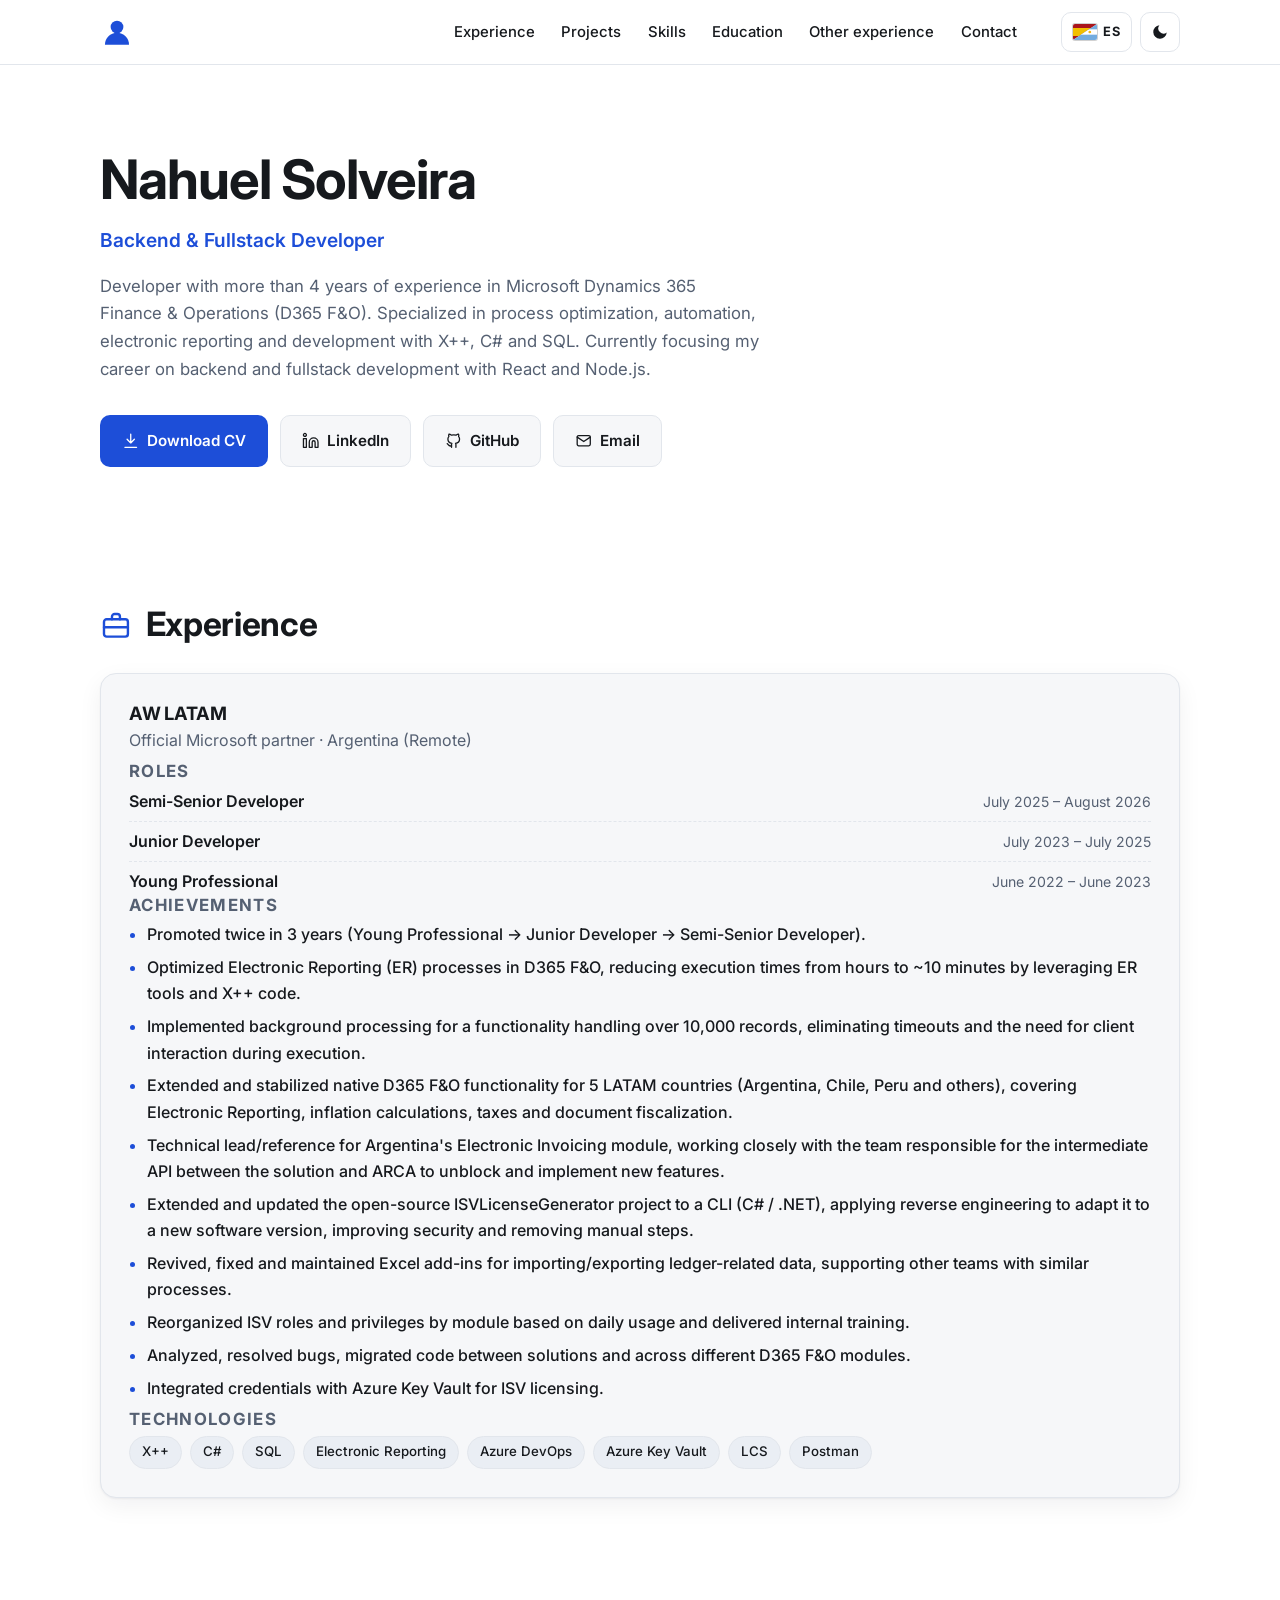
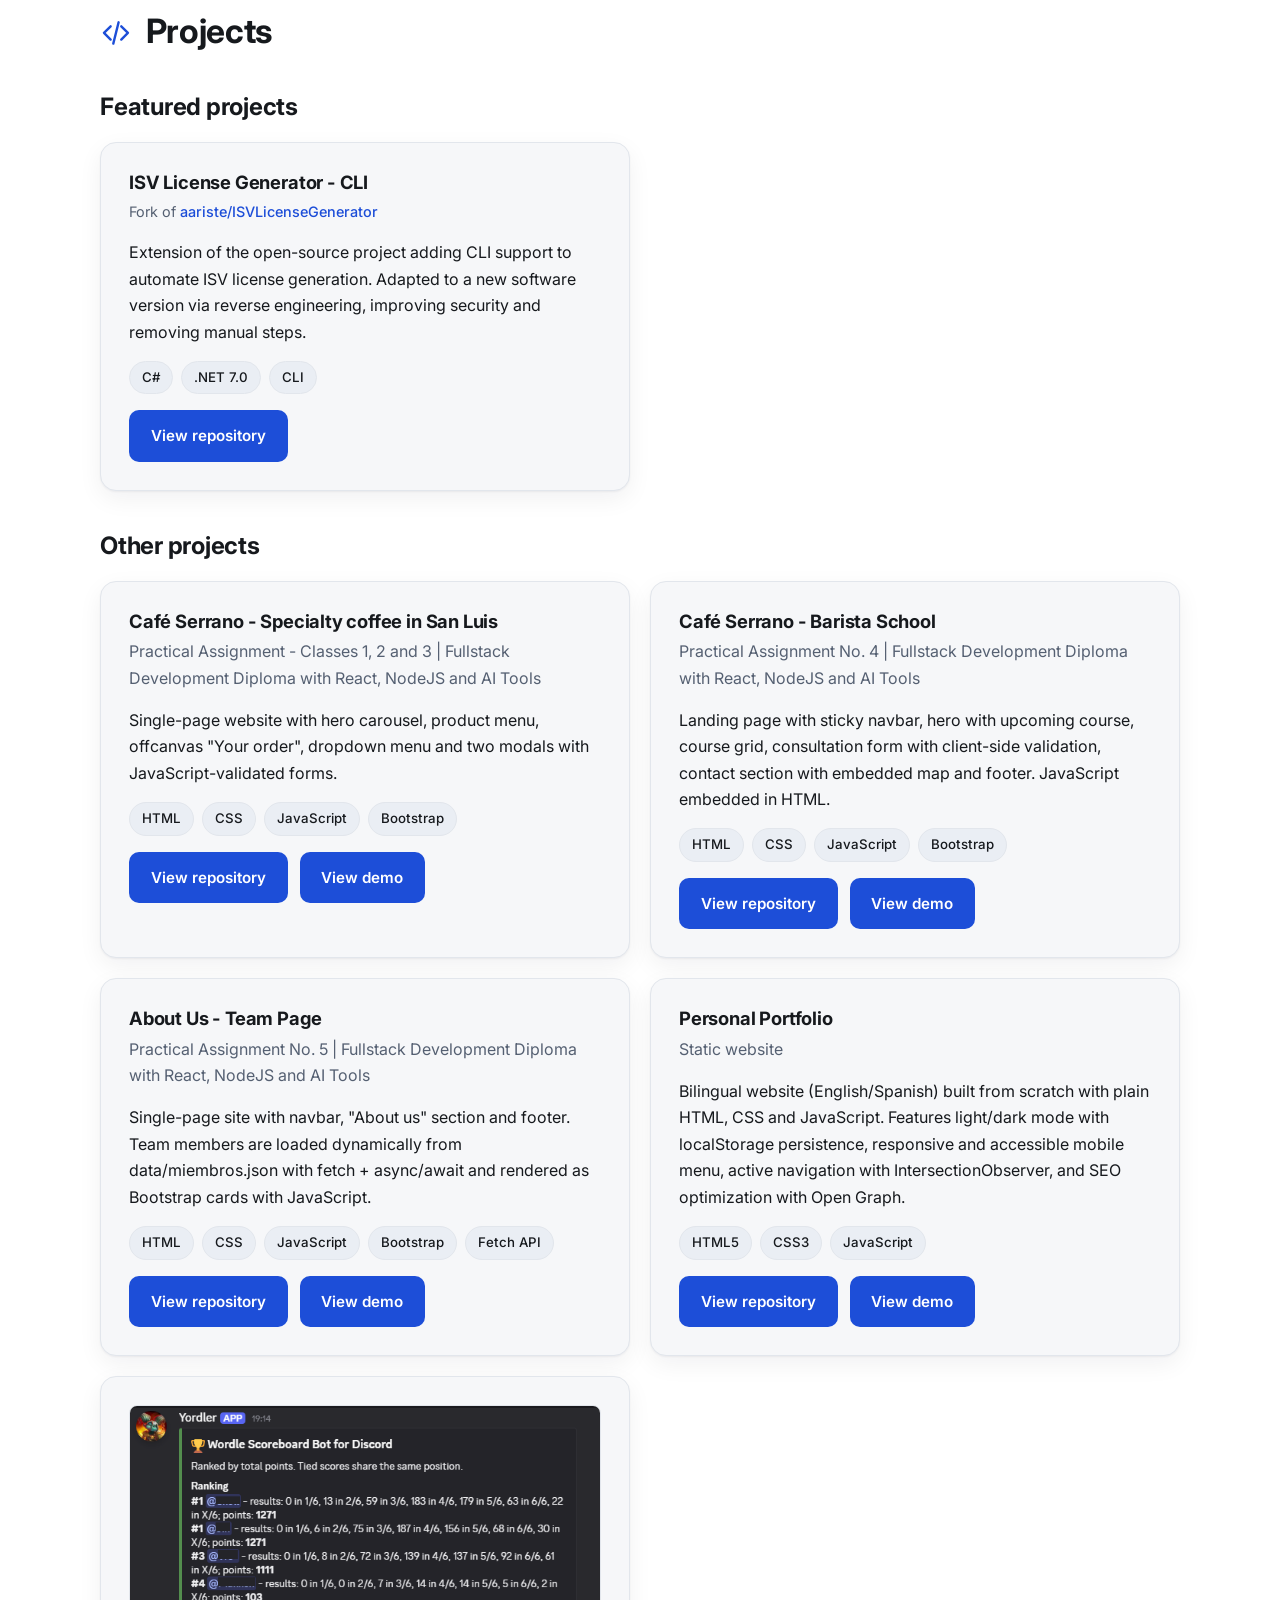
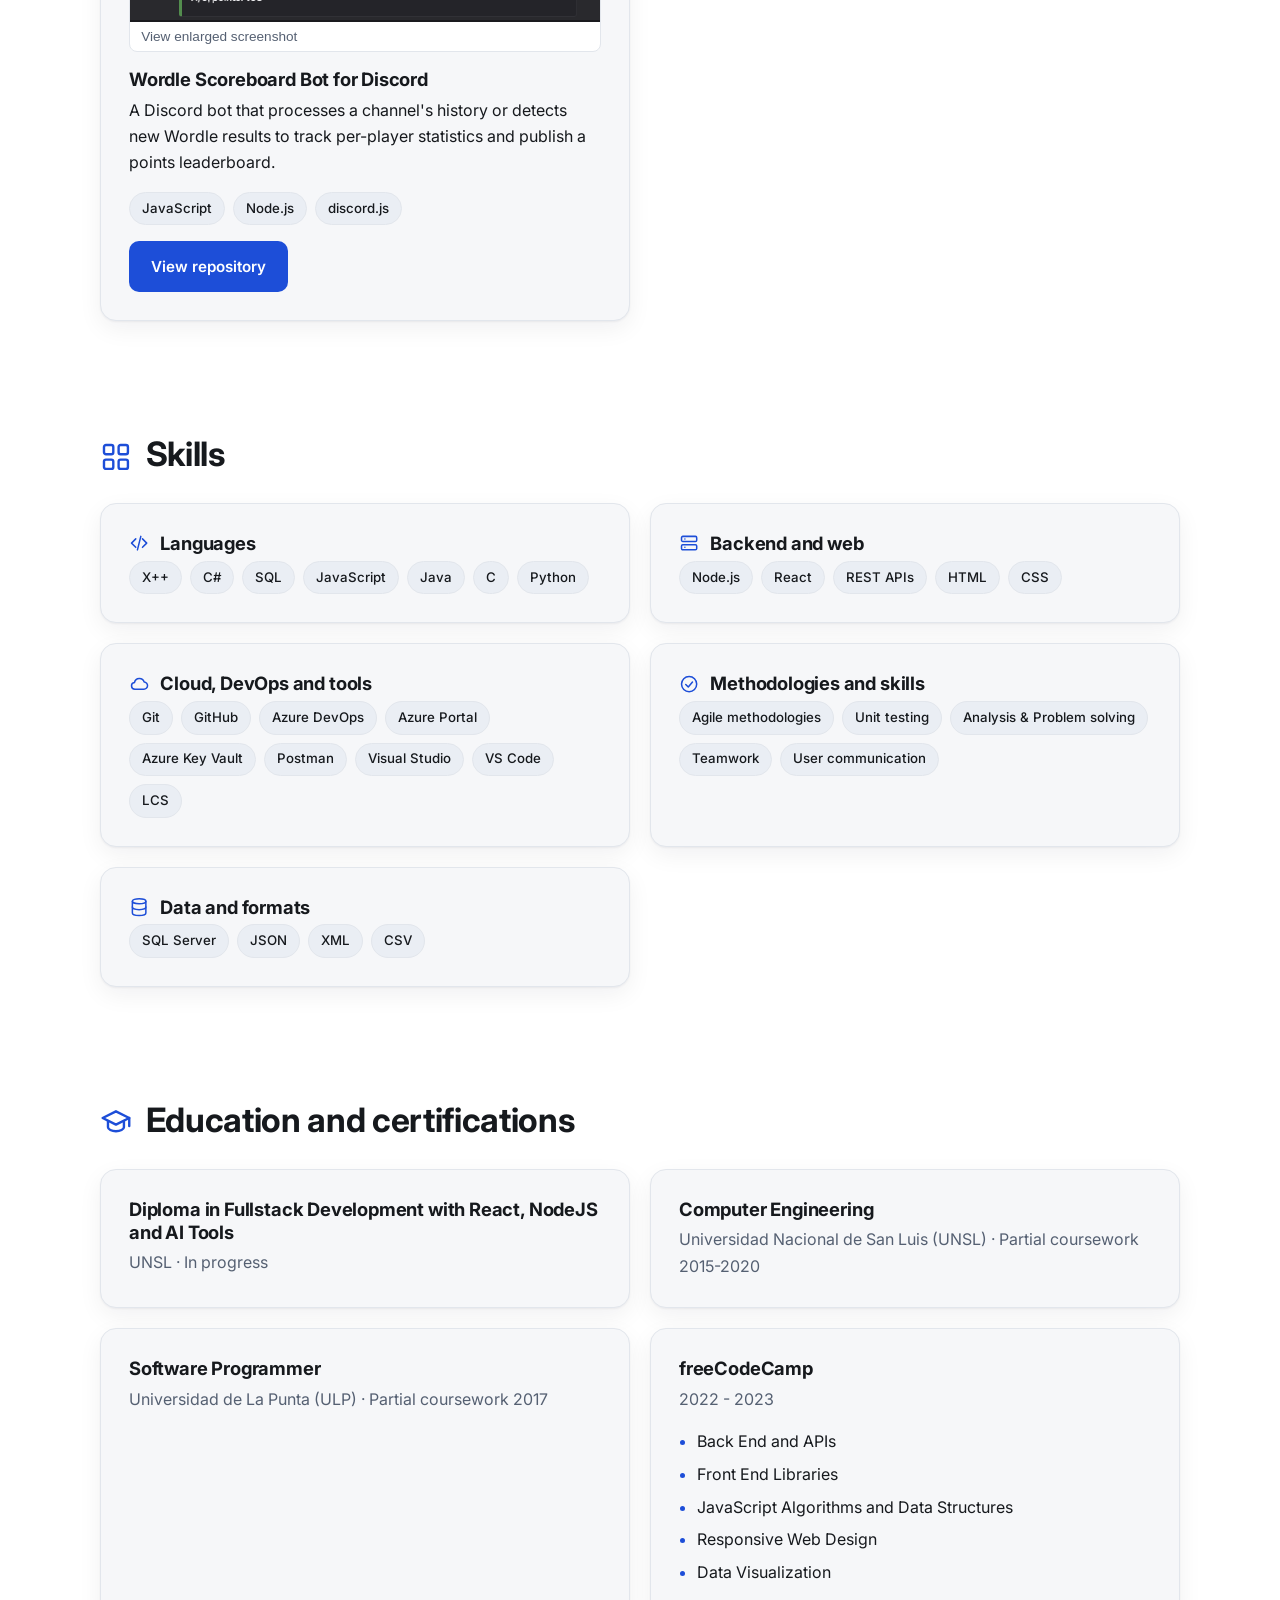
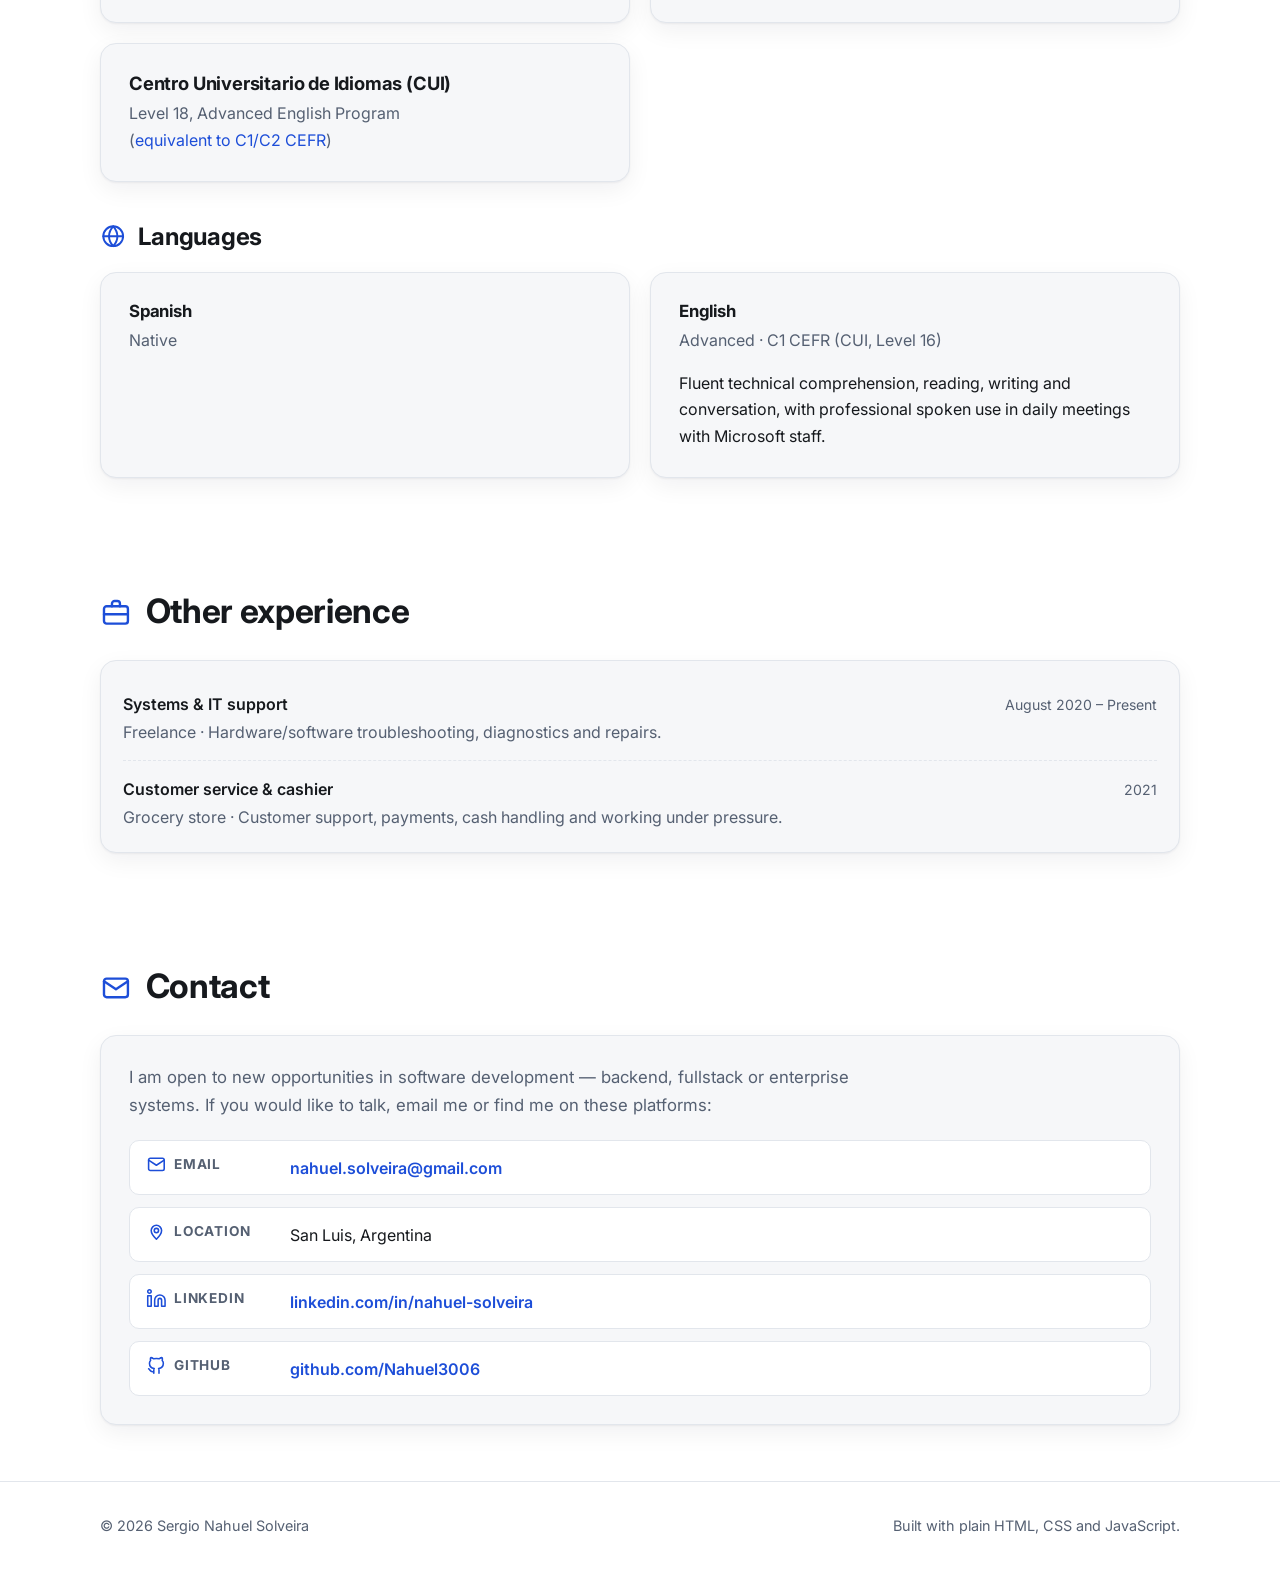
==== commit b75acafb: "agregado proyecto de wordle-discord bot" ====
--- a/en/index.html
+++ b/en/index.html
@@ -394,6 +394,28 @@
                 demo<span class="sr-only"> (opens in a new tab)</span></a>
             </div>
           </article>
+
+          <article class="card">
+            <button class="project-preview-trigger" type="button" data-dialog-open="discordbot-preview"
+              aria-haspopup="dialog" aria-controls="discordbot-preview"
+              aria-label="Enlarge anonymized Discord leaderboard screenshot">
+              <img src="../projects/DiscordBot-preview.png" alt="" width="622" height="286" loading="lazy"
+                decoding="async">
+              <span>View enlarged screenshot</span>
+            </button>
+            <h3>Wordle Scoreboard Bot for Discord</h3>
+            <p>A Discord bot that processes a channel's history or detects new Wordle results to track per-player
+              statistics and publish a points leaderboard.</p>
+            <ul class="chips">
+              <li class="chip">JavaScript</li>
+              <li class="chip">Node.js</li>
+              <li class="chip">discord.js</li>
+            </ul>
+            <div class="btn-row">
+              <a class="btn btn-primary" href="https://github.com/Nahuel3006/Wordle-Scoreboard-Bot-for-Discord"
+                target="_blank" rel="noopener">View repository<span class="sr-only"> (opens in a new tab)</span></a>
+            </div>
+          </article>
         </div>
       </div>
     </section>
@@ -618,6 +640,19 @@
     </div>
   </footer>
 
+  <dialog class="project-image-dialog" id="discordbot-preview" aria-labelledby="discordbot-preview-title">
+    <div class="project-image-dialog__header">
+      <h2 id="discordbot-preview-title">Wordle Scoreboard Bot for Discord</h2>
+      <button class="icon-btn project-image-dialog__close" type="button" data-dialog-close
+        aria-label="Close enlarged preview" title="Close enlarged preview"><span aria-hidden="true">&times;</span></button>
+    </div>
+    <figure>
+      <img src="../projects/DiscordBot-preview.png"
+        alt="An anonymized Discord message showing the bot's Wordle points leaderboard." width="622" height="286">
+      <figcaption>Example leaderboard; player names and the avatar have been hidden.</figcaption>
+    </figure>
+  </dialog>
+
   <script src="../script.js"></script>
 </body>
 
--- a/styles.css
+++ b/styles.css
@@ -517,6 +517,92 @@
   margin-top: 0;
 }
 
+.project-preview-trigger {
+  display: block;
+  width: 100%;
+  margin: 0 0 1rem;
+  padding: 0;
+  overflow: hidden;
+  border: 1px solid var(--border);
+  border-radius: 8px;
+  background: var(--bg);
+  color: var(--text);
+  text-align: left;
+  cursor: zoom-in;
+}
+
+.project-preview-trigger img {
+  display: block;
+  width: 100%;
+  height: auto;
+  aspect-ratio: 622 / 286;
+  object-fit: cover;
+}
+
+.project-preview-trigger span {
+  display: block;
+  padding: 0.45rem 0.7rem;
+  color: var(--text-muted);
+  font-size: 0.85rem;
+}
+
+.project-image-dialog {
+  width: min(960px, calc(100% - 2rem));
+  max-width: none;
+  max-height: calc(100vh - 2rem);
+  max-height: calc(100dvh - 2rem);
+  margin: auto;
+  padding: 1rem;
+  overflow: auto;
+  border: 1px solid var(--border);
+  border-radius: 12px;
+  background: var(--surface);
+  color: var(--text);
+  box-shadow: var(--shadow);
+}
+
+.project-image-dialog::backdrop {
+  background: rgba(0, 0, 0, 0.76);
+}
+
+.project-image-dialog__header {
+  display: flex;
+  align-items: flex-start;
+  justify-content: space-between;
+  gap: 1rem;
+  margin-bottom: 0.75rem;
+}
+
+.project-image-dialog__header h2 {
+  margin: 0;
+  font-size: 1.15rem;
+}
+
+.project-image-dialog__close {
+  flex: 0 0 40px;
+  font-size: 1.5rem;
+  line-height: 1;
+}
+
+.project-image-dialog figure {
+  margin: 0;
+}
+
+.project-image-dialog figure img {
+  display: block;
+  width: 100%;
+  height: auto;
+  max-height: calc(100vh - 9rem);
+  max-height: calc(100dvh - 9rem);
+  object-fit: contain;
+}
+
+.project-image-dialog figcaption {
+  margin-top: 0.75rem;
+  color: var(--text-muted);
+  font-size: 0.9rem;
+}
+
 @media (min-width: 720px) {
   .grid-2 {
     grid-template-columns: repeat(2, 1fr);
